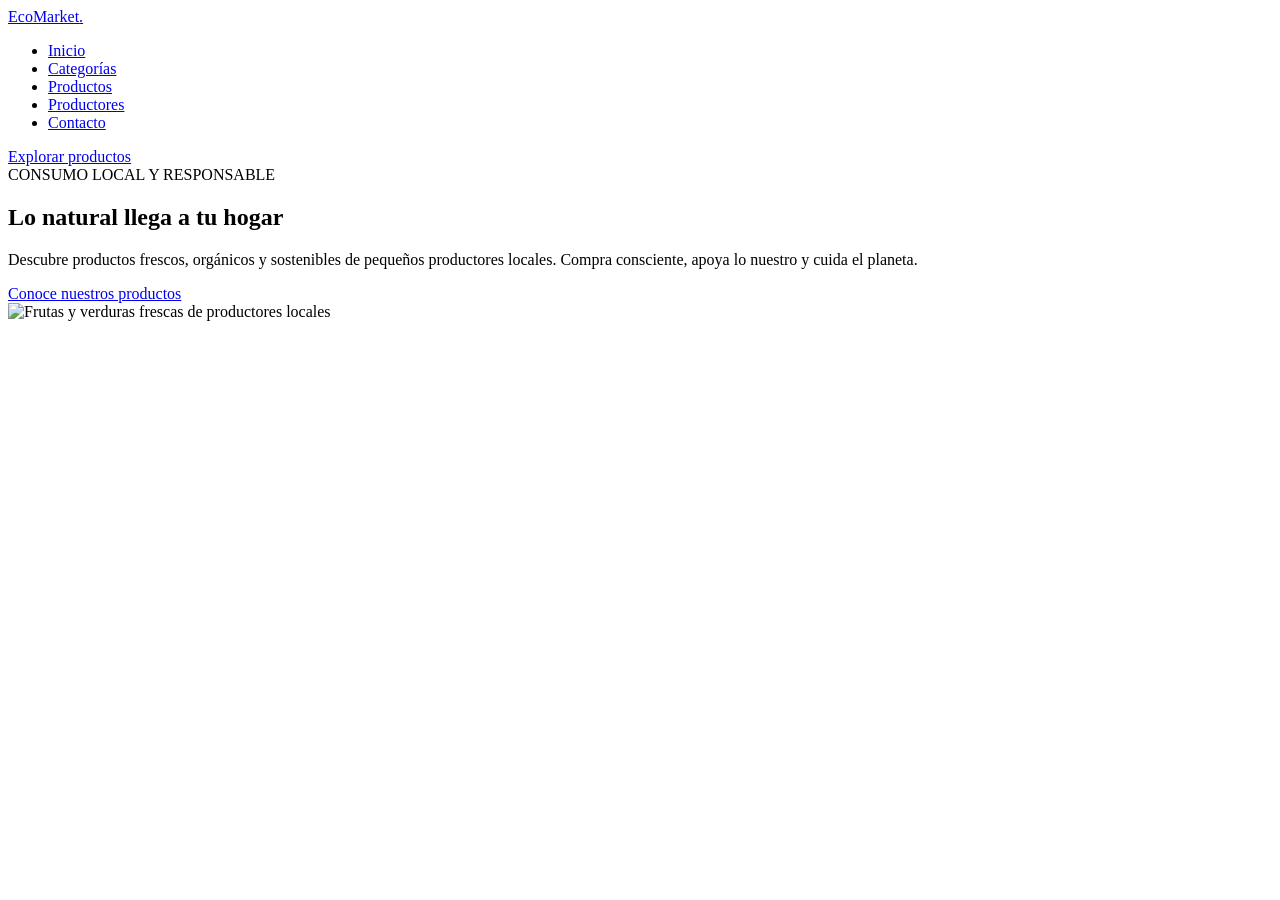
==== index.html @ f720f92e "diseño: crear sección principal de EcoMarket" ====
<!DOCTYPE html>
<html lang="es">
<head>
    <meta charset="UTF-8">
    <meta name="viewport" content="width=device-width, initial-scale=1.0">
    <meta name="description" content="EcoMarket conecta productores locales con consumidores responsables.">
    <title>EcoMarket | Productos locales y sostenibles</title>
    <link rel="stylesheet" href="styles.css">
</head>

<body>
  
<!-- ENCABEZADO -->
<header class="encabezado">
    <div class="contenedor">

        <a href="#" class="logo">EcoMarket<span>.</span></a>

        <nav class="navegacion">
            <ul>
                <li><a href="#inicio">Inicio</a></li>
                <li><a href="#categorias">Categorías</a></li>
                <li><a href="#productos">Productos</a></li>
                <li><a href="#productores">Productores</a></li>
                <li><a href="#contacto">Contacto</a></li>
            </ul>
        </nav>

        <a href="#productos" class="boton-header">Explorar productos</a>

    </div>
</header>
<!-- SECCIÓN PRINCIPAL -->
<section class="hero" id="inicio">

    <div class="contenedor hero-contenido">

        <div class="hero-texto">
            <span class="etiqueta">CONSUMO LOCAL Y RESPONSABLE</span>

            <h1>Lo natural llega a tu hogar</h1>

            <p>
                Descubre productos frescos, orgánicos y sostenibles
                de pequeños productores locales. Compra consciente,
                apoya lo nuestro y cuida el planeta.
            </p>

            <a href="#productos" class="boton-principal">
                Conoce nuestros productos
            </a>
        </div>

        <div class="hero-imagen">
            <img
                src="https://images.unsplash.com/photo-1542838132-92c53300491e?w=900"
                alt="Frutas y verduras frescas de productores locales"
            >
        </div>

    </div>

</section>

    <script src="app.js"></script>
</body>
</html>
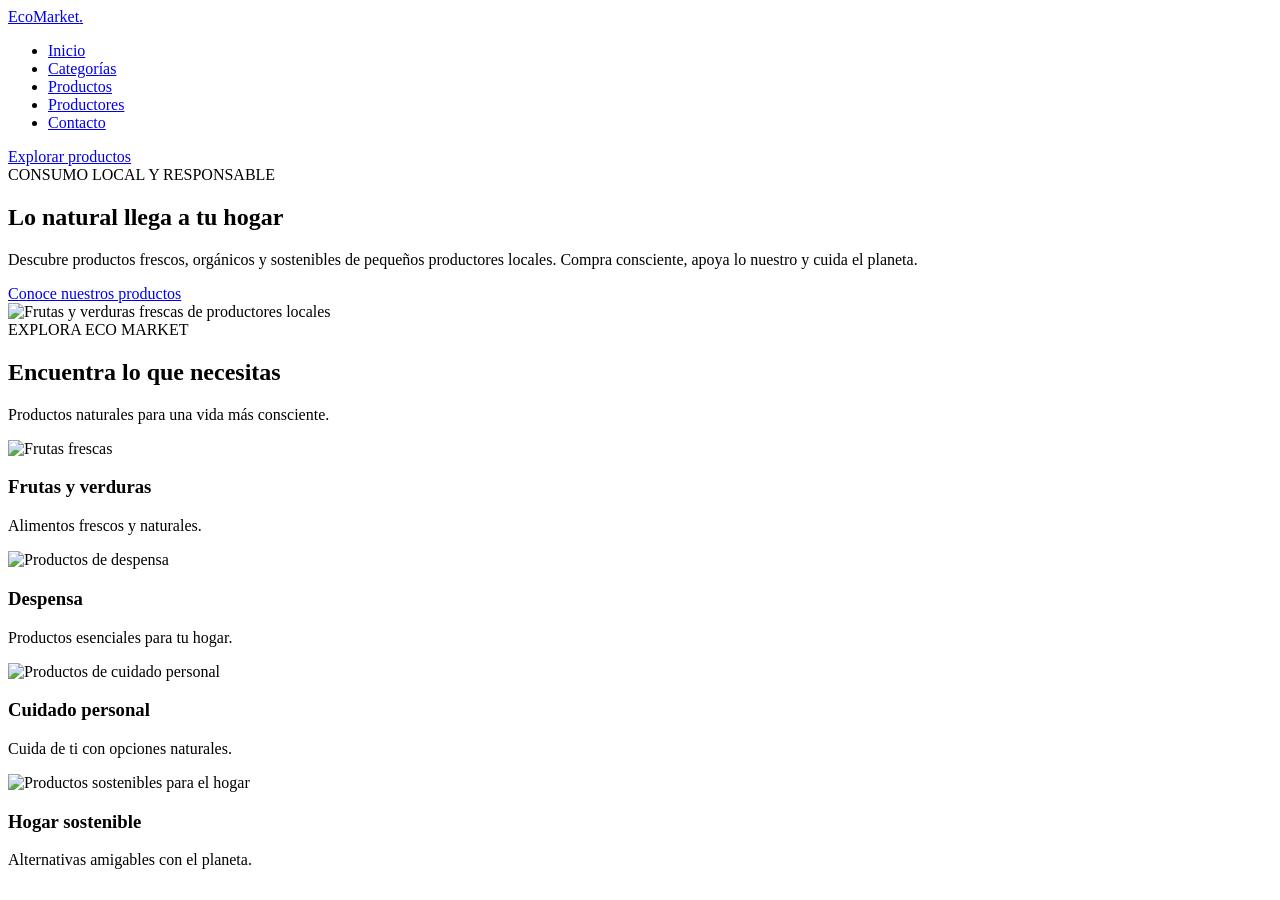
==== commit edf38d90: "diseño: agregar categorías de productos" ====
--- a/index.html
+++ b/index.html
@@ -63,6 +63,53 @@
 
 </section>
 
+<!-- SECCIÓN DE CATEGORÍAS -->
+<section class="categorias" id="categorias">
+
+    <div class="contenedor">
+
+        <div class="titulo-seccion">
+            <span>EXPLORA ECO MARKET</span>
+            <h2>Encuentra lo que necesitas</h2>
+            <p>Productos naturales para una vida más consciente.</p>
+        </div>
+
+        <div class="categorias-grid">
+
+            <article class="categoria-card">
+                <img src="https://images.unsplash.com/photo-1610832958506-aa56368176cf?w=600"
+                     alt="Frutas frescas">
+                <h3>Frutas y verduras</h3>
+                <p>Alimentos frescos y naturales.</p>
+            </article>
+
+            <article class="categoria-card">
+                <img src="https://images.unsplash.com/photo-1509440159596-0249088772ff?w=600"
+                     alt="Productos de despensa">
+                <h3>Despensa</h3>
+                <p>Productos esenciales para tu hogar.</p>
+            </article>
+
+            <article class="categoria-card">
+                <img src="https://images.unsplash.com/photo-1608248543803-ba4f8c70ae0b?w=600"
+                     alt="Productos de cuidado personal">
+                <h3>Cuidado personal</h3>
+                <p>Cuida de ti con opciones naturales.</p>
+            </article>
+
+            <article class="categoria-card">
+                <img src="https://images.unsplash.com/photo-1616486338812-3dadae4b4ace?w=600"
+                     alt="Productos sostenibles para el hogar">
+                <h3>Hogar sostenible</h3>
+                <p>Alternativas amigables con el planeta.</p>
+            </article>
+
+        </div>
+
+    </div>
+
+</section>
+
     <script src="app.js"></script>
 </body>
 </html>
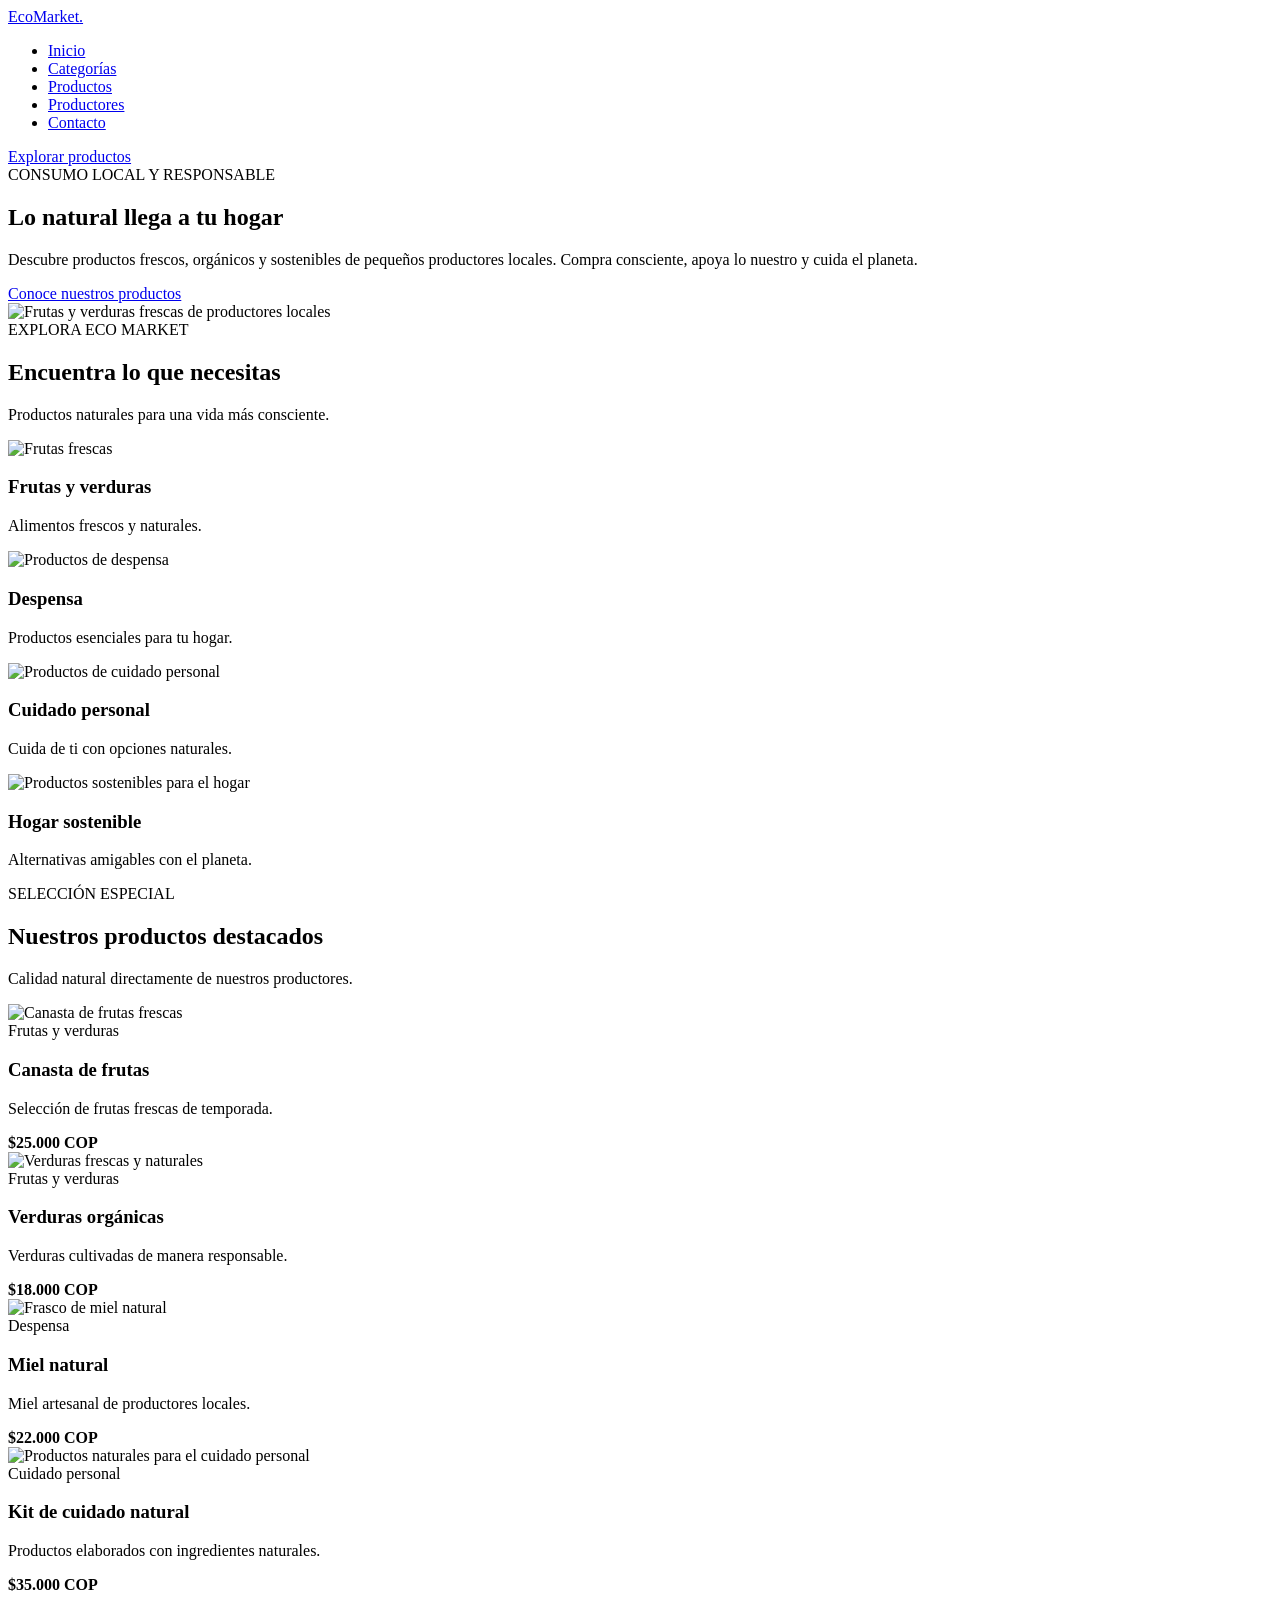
==== commit fea09b75: "diseño: agregar sección de productos destacados" ====
--- a/index.html
+++ b/index.html
@@ -110,6 +110,69 @@
 
 </section>
 
+<!-- SECCIÓN DE PRODUCTOS -->
+<section class="productos" id="productos">
+
+    <div class="contenedor">
+
+        <div class="titulo-seccion">
+            <span>SELECCIÓN ESPECIAL</span>
+            <h2>Nuestros productos destacados</h2>
+            <p>Calidad natural directamente de nuestros productores.</p>
+        </div>
+
+        <div class="productos-grid">
+
+            <article class="producto-card">
+                <img src="https://images.unsplash.com/photo-1543168256-418811576931?w=600"
+                     alt="Canasta de frutas frescas">
+                <div class="producto-info">
+                    <span>Frutas y verduras</span>
+                    <h3>Canasta de frutas</h3>
+                    <p>Selección de frutas frescas de temporada.</p>
+                    <strong>$25.000 COP</strong>
+                </div>
+            </article>
+
+            <article class="producto-card">
+                <img src="https://images.unsplash.com/photo-1547592180-85f173990554?w=600"
+                     alt="Verduras frescas y naturales">
+                <div class="producto-info">
+                    <span>Frutas y verduras</span>
+                    <h3>Verduras orgánicas</h3>
+                    <p>Verduras cultivadas de manera responsable.</p>
+                    <strong>$18.000 COP</strong>
+                </div>
+            </article>
+
+            <article class="producto-card">
+                <img src="https://images.unsplash.com/photo-1587049352851-8d4e89133924?w=600"
+                     alt="Frasco de miel natural">
+                <div class="producto-info">
+                    <span>Despensa</span>
+                    <h3>Miel natural</h3>
+                    <p>Miel artesanal de productores locales.</p>
+                    <strong>$22.000 COP</strong>
+                </div>
+            </article>
+
+            <article class="producto-card">
+                <img src="https://images.unsplash.com/photo-1608571423902-eed4a5ad8108?w=600"
+                     alt="Productos naturales para el cuidado personal">
+                <div class="producto-info">
+                    <span>Cuidado personal</span>
+                    <h3>Kit de cuidado natural</h3>
+                    <p>Productos elaborados con ingredientes naturales.</p>
+                    <strong>$35.000 COP</strong>
+                </div>
+            </article>
+
+        </div>
+
+    </div>
+
+</section>
+
     <script src="app.js"></script>
 </body>
 </html>
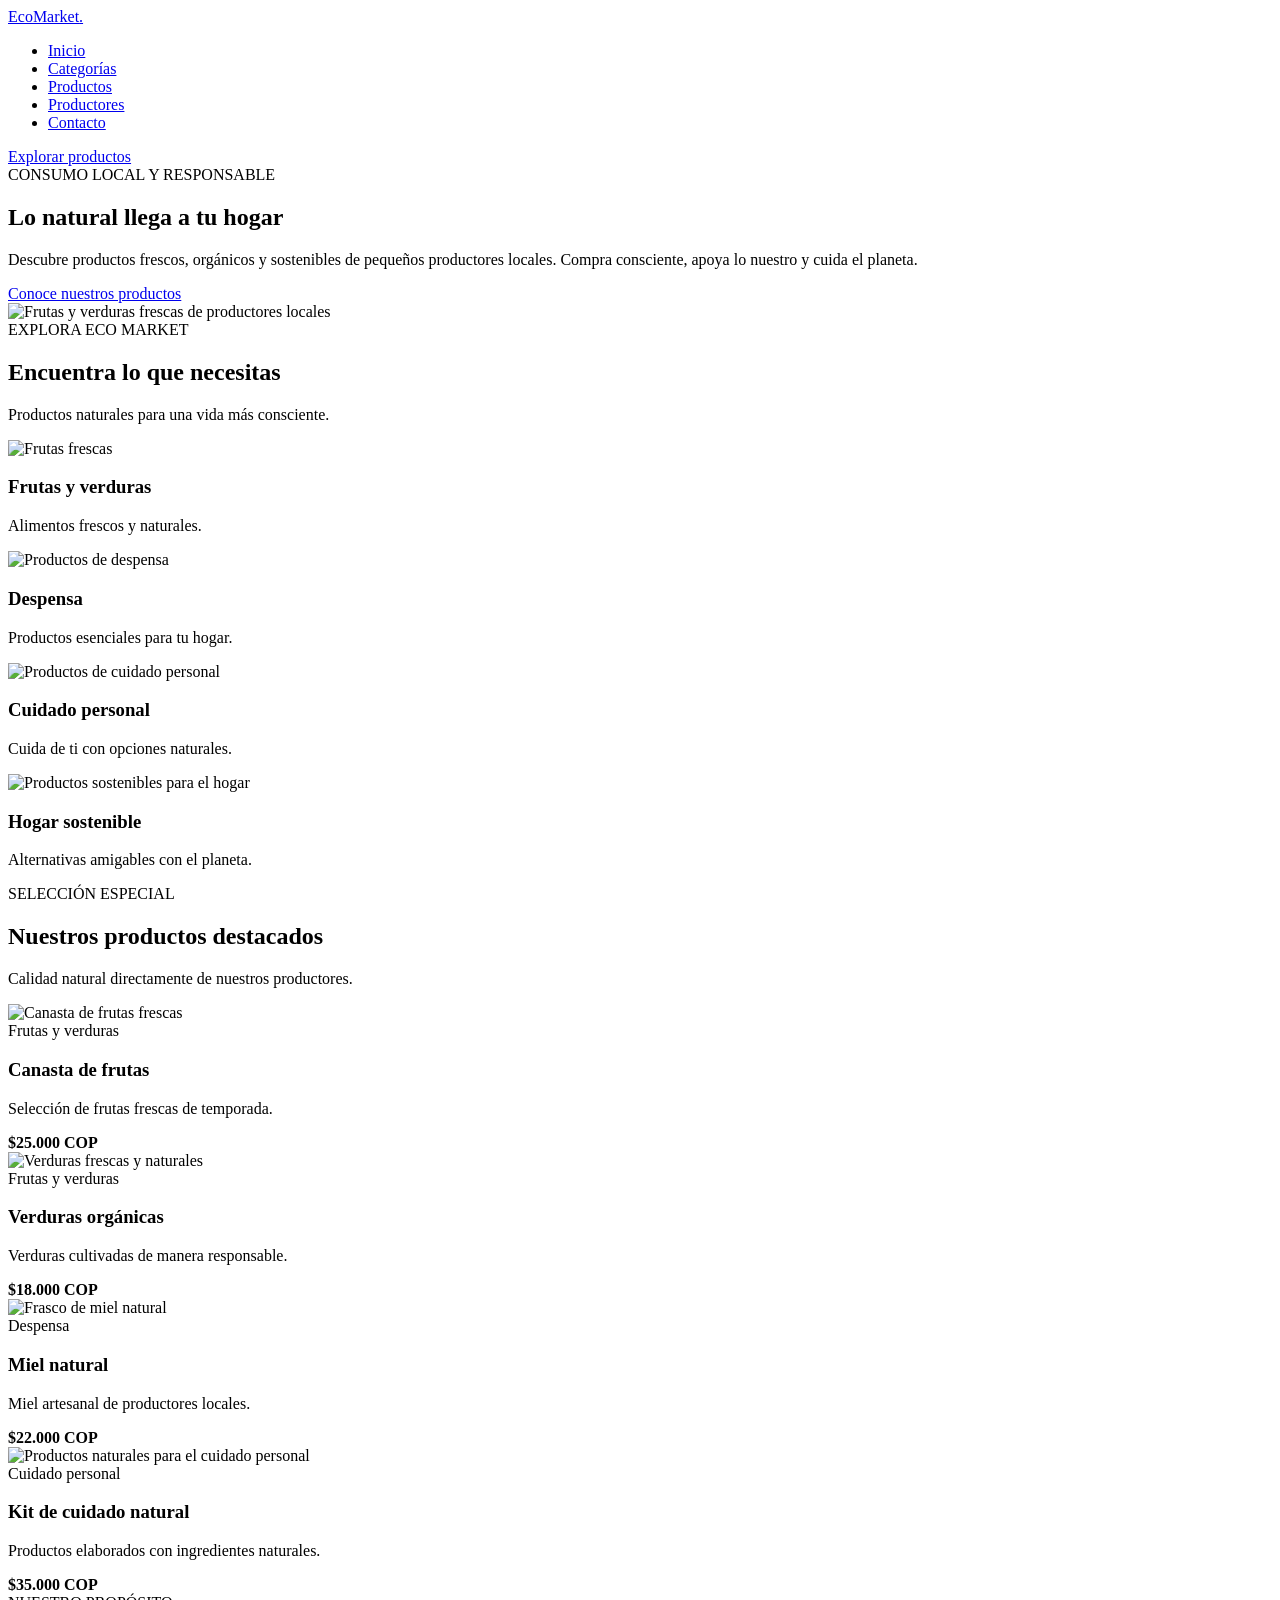
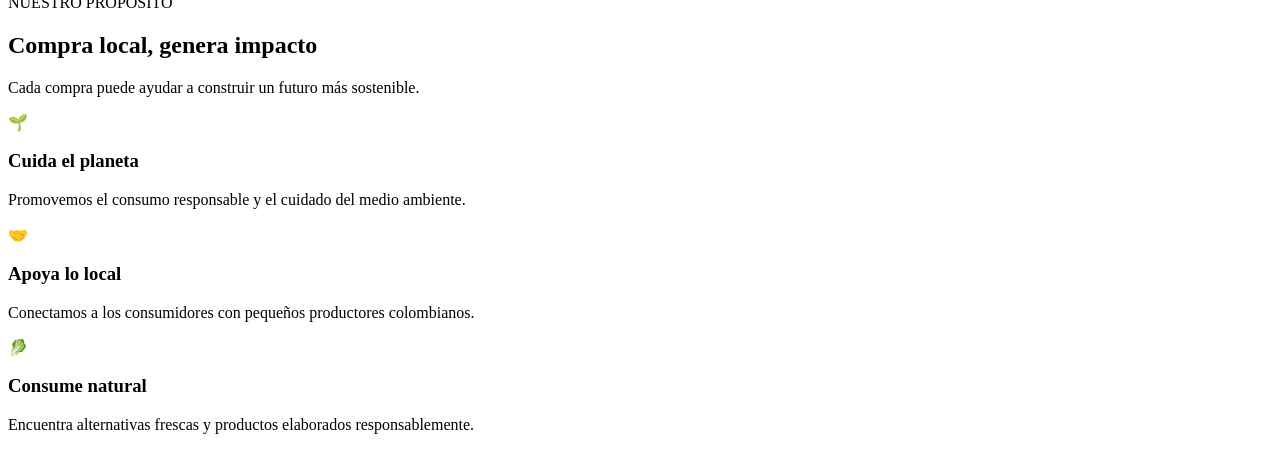
==== commit df993433: "diseño: agregar sección de beneficios de compra local" ====
--- a/index.html
+++ b/index.html
@@ -173,6 +173,43 @@
 
 </section>
 
+<!-- SECCIÓN DE BENEFICIOS -->
+<section class="beneficios">
+
+    <div class="contenedor">
+
+        <div class="titulo-seccion">
+            <span>NUESTRO PROPÓSITO</span>
+            <h2>Compra local, genera impacto</h2>
+            <p>Cada compra puede ayudar a construir un futuro más sostenible.</p>
+        </div>
+
+        <div class="beneficios-grid">
+
+            <article class="beneficio-card">
+                <div class="beneficio-icono">🌱</div>
+                <h3>Cuida el planeta</h3>
+                <p>Promovemos el consumo responsable y el cuidado del medio ambiente.</p>
+            </article>
+
+            <article class="beneficio-card">
+                <div class="beneficio-icono">🤝</div>
+                <h3>Apoya lo local</h3>
+                <p>Conectamos a los consumidores con pequeños productores colombianos.</p>
+            </article>
+
+            <article class="beneficio-card">
+                <div class="beneficio-icono">🥬</div>
+                <h3>Consume natural</h3>
+                <p>Encuentra alternativas frescas y productos elaborados responsablemente.</p>
+            </article>
+
+        </div>
+
+    </div>
+
+</section>
+
     <script src="app.js"></script>
 </body>
 </html>
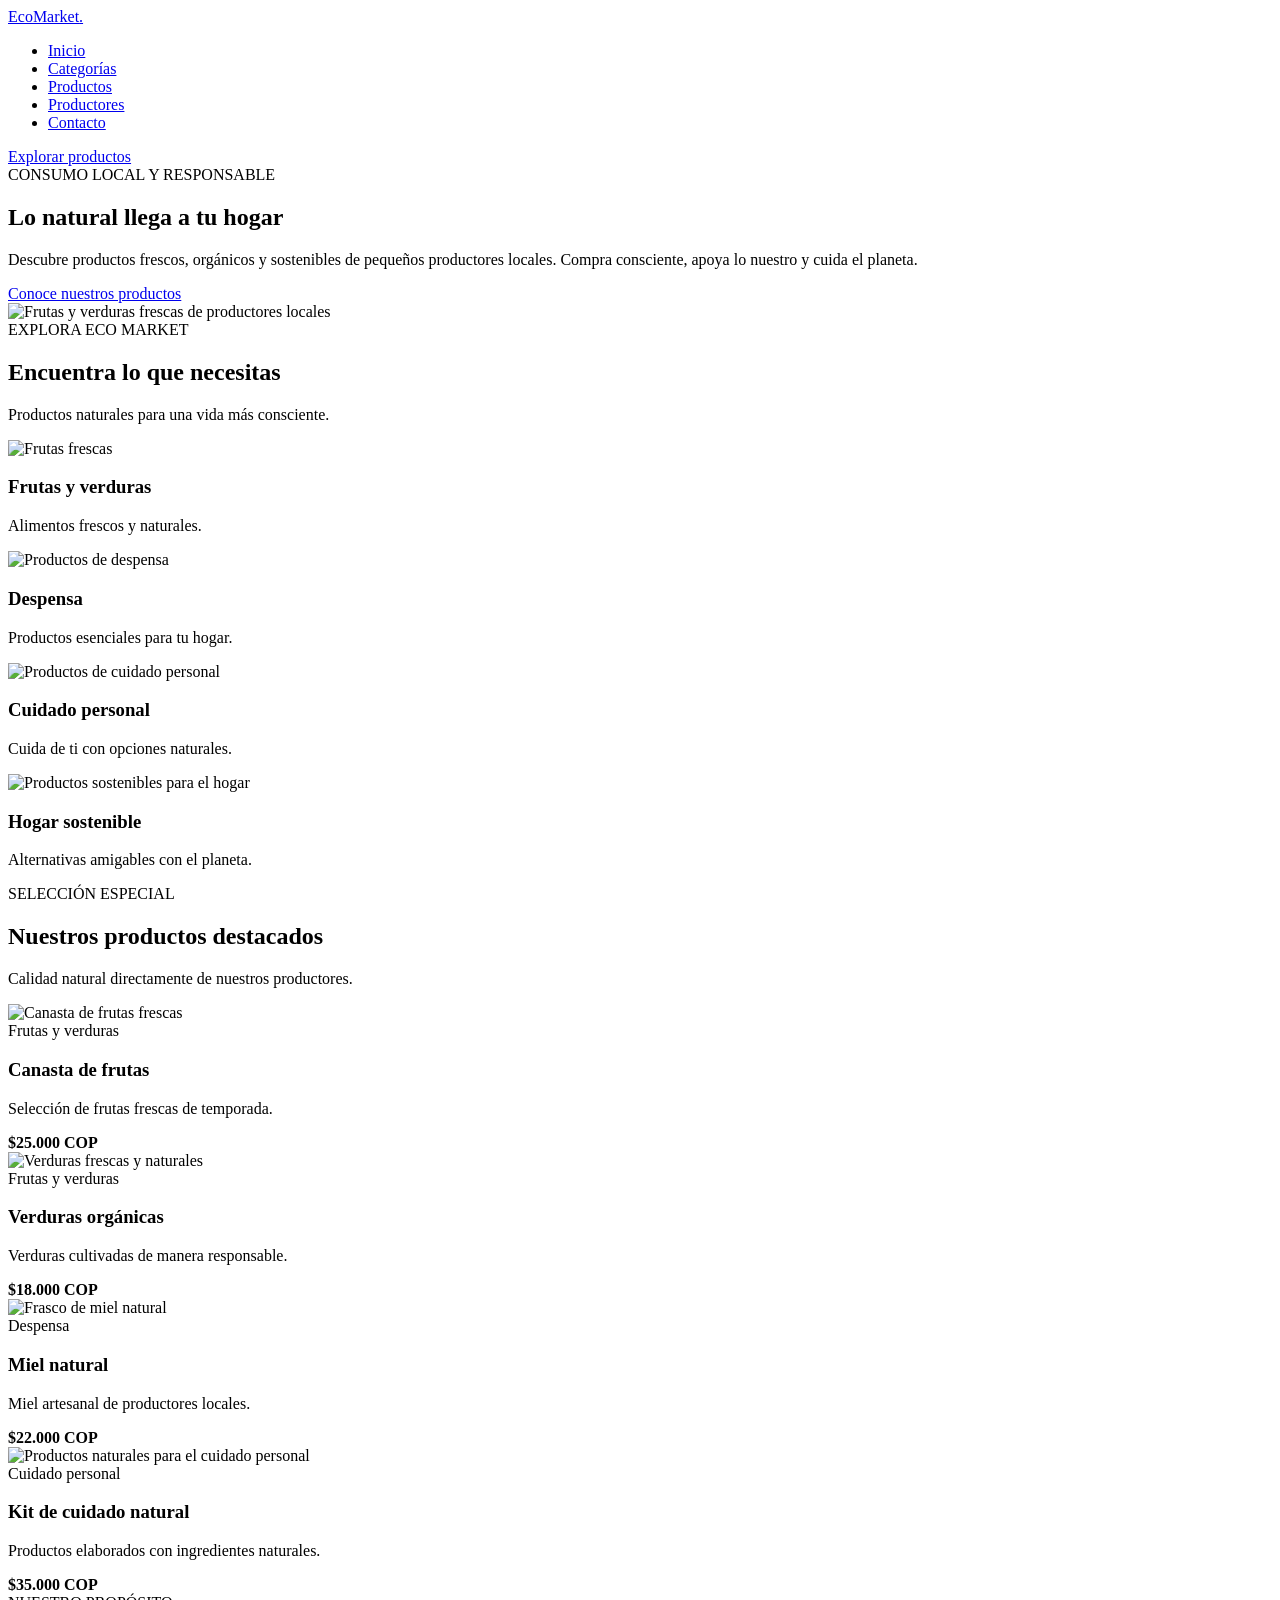
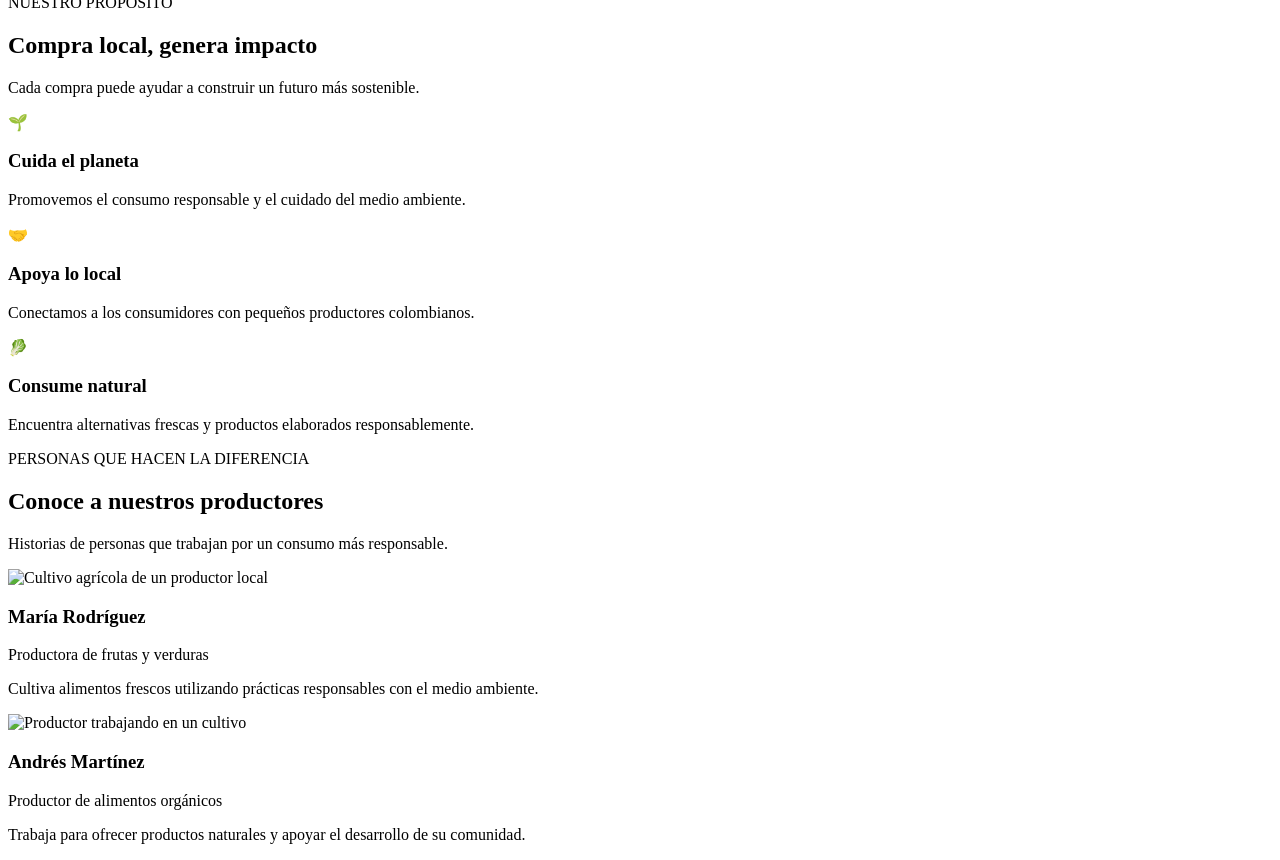
==== commit 2f8871ff: "diseño: agregar historias de productores locales" ====
--- a/index.html
+++ b/index.html
@@ -210,6 +210,51 @@
 
 </section>
 
+<!-- SECCIÓN DE PRODUCTORES -->
+<section class="productores" id="productores">
+
+    <div class="contenedor">
+
+        <div class="titulo-seccion">
+            <span>PERSONAS QUE HACEN LA DIFERENCIA</span>
+            <h2>Conoce a nuestros productores</h2>
+            <p>Historias de personas que trabajan por un consumo más responsable.</p>
+        </div>
+
+        <div class="productores-grid">
+
+            <article class="productor-card">
+                <img src="https://images.unsplash.com/photo-1500382017468-9049fed747ef?w=600"
+                     alt="Cultivo agrícola de un productor local">
+                <div class="productor-info">
+                    <h3>María Rodríguez</h3>
+                    <span>Productora de frutas y verduras</span>
+                    <p>
+                        Cultiva alimentos frescos utilizando prácticas
+                        responsables con el medio ambiente.
+                    </p>
+                </div>
+            </article>
+
+            <article class="productor-card">
+                <img src="https://images.unsplash.com/photo-1464226184884-fa280b87c399?w=600"
+                     alt="Productor trabajando en un cultivo">
+                <div class="productor-info">
+                    <h3>Andrés Martínez</h3>
+                    <span>Productor de alimentos orgánicos</span>
+                    <p>
+                        Trabaja para ofrecer productos naturales
+                        y apoyar el desarrollo de su comunidad.
+                    </p>
+                </div>
+            </article>
+
+        </div>
+
+    </div>
+
+</section>
+
     <script src="app.js"></script>
 </body>
 </html>
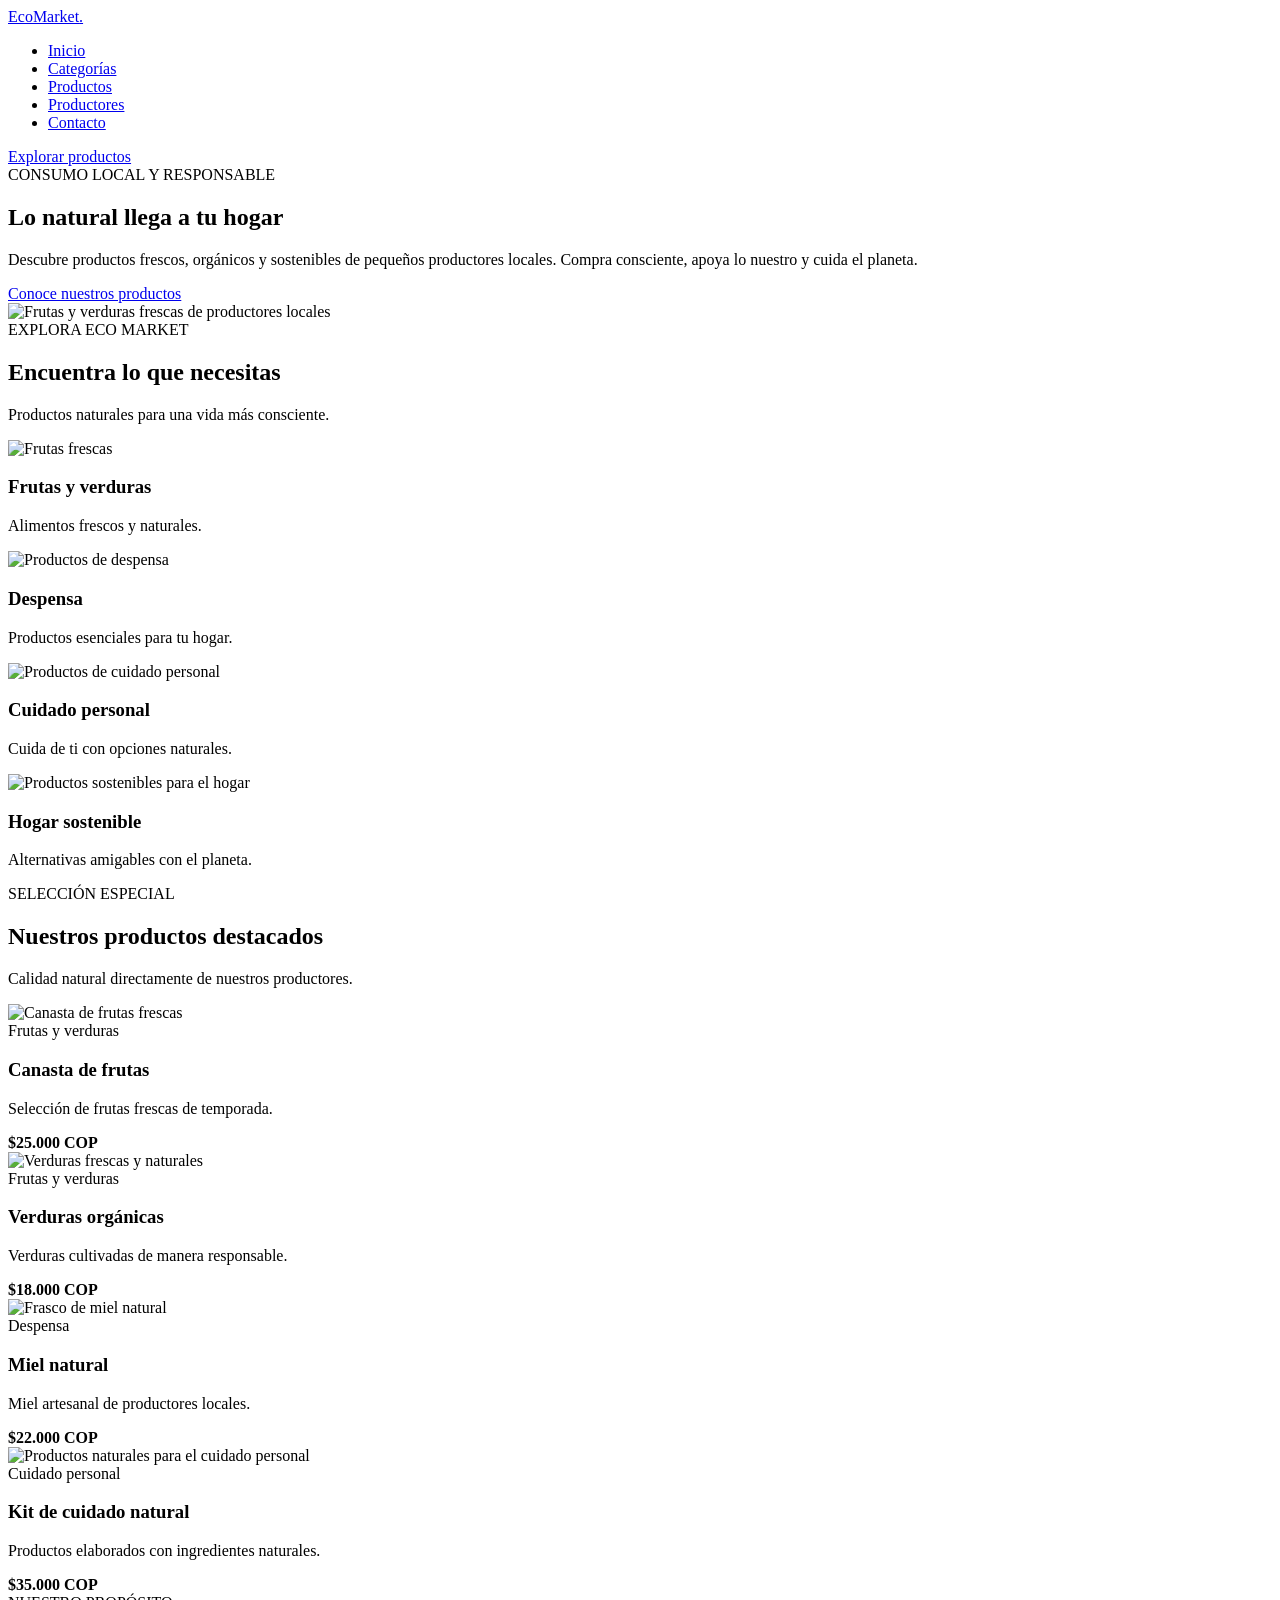
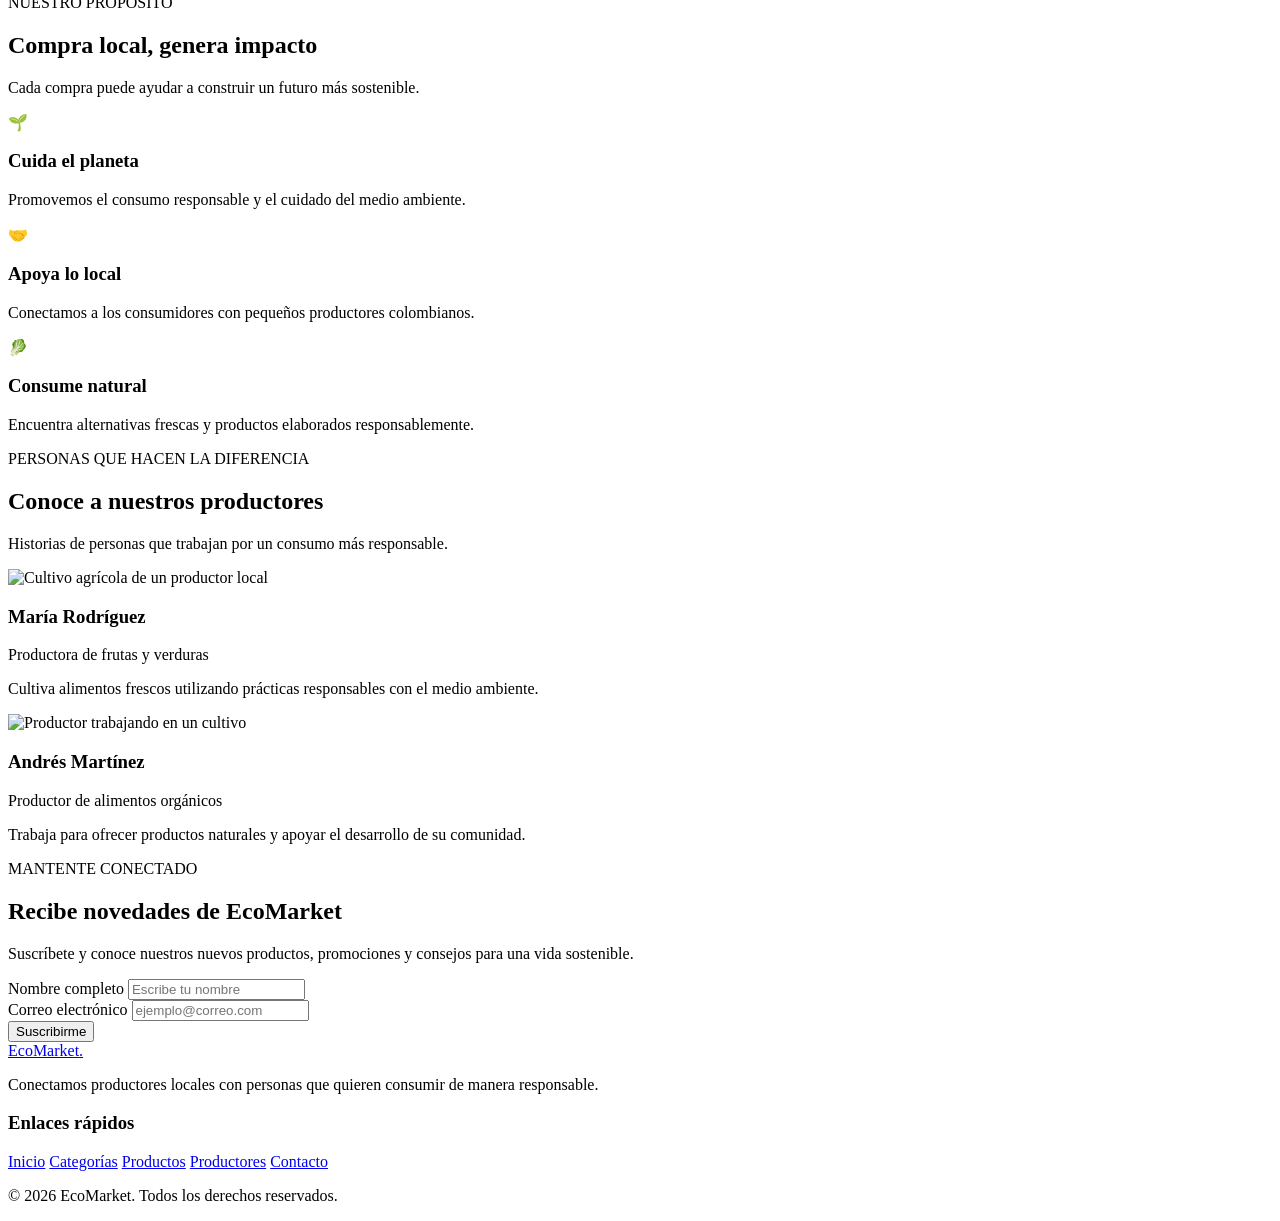
==== commit 2b46151d: "diseño: agregar formulario de suscripción y pie de página" ====
--- a/index.html
+++ b/index.html
@@ -255,6 +255,74 @@
 
 </section>
 
+<!-- SECCIÓN DE SUSCRIPCIÓN -->
+<section class="suscripcion" id="contacto">
+
+    <div class="contenedor suscripcion-contenido">
+
+        <div class="suscripcion-texto">
+            <span>MANTENTE CONECTADO</span>
+            <h2>Recibe novedades de EcoMarket</h2>
+            <p>
+                Suscríbete y conoce nuestros nuevos productos,
+                promociones y consejos para una vida sostenible.
+            </p>
+        </div>
+
+        <form class="formulario-suscripcion">
+
+            <div class="campo">
+                <label for="nombre">Nombre completo</label>
+                <input type="text" id="nombre" name="nombre"
+                       placeholder="Escribe tu nombre" required>
+            </div>
+
+            <div class="campo">
+                <label for="correo">Correo electrónico</label>
+                <input type="email" id="correo" name="correo"
+                       placeholder="ejemplo@correo.com" required>
+            </div>
+
+            <button type="submit" class="boton-principal">
+                Suscribirme
+            </button>
+
+        </form>
+
+    </div>
+
+</section>
+
+<!-- PIE DE PÁGINA -->
+<footer class="footer">
+
+    <div class="contenedor footer-contenido">
+
+        <div class="footer-info">
+            <a href="#inicio" class="logo">EcoMarket<span>.</span></a>
+            <p>
+                Conectamos productores locales con personas
+                que quieren consumir de manera responsable.
+            </p>
+        </div>
+
+        <div class="footer-enlaces">
+            <h3>Enlaces rápidos</h3>
+            <a href="#inicio">Inicio</a>
+            <a href="#categorias">Categorías</a>
+            <a href="#productos">Productos</a>
+            <a href="#productores">Productores</a>
+            <a href="#contacto">Contacto</a>
+        </div>
+
+    </div>
+
+    <div class="footer-final">
+        <p>&copy; 2026 EcoMarket. Todos los derechos reservados.</p>
+    </div>
+
+</footer>
+
     <script src="app.js"></script>
 </body>
 </html>
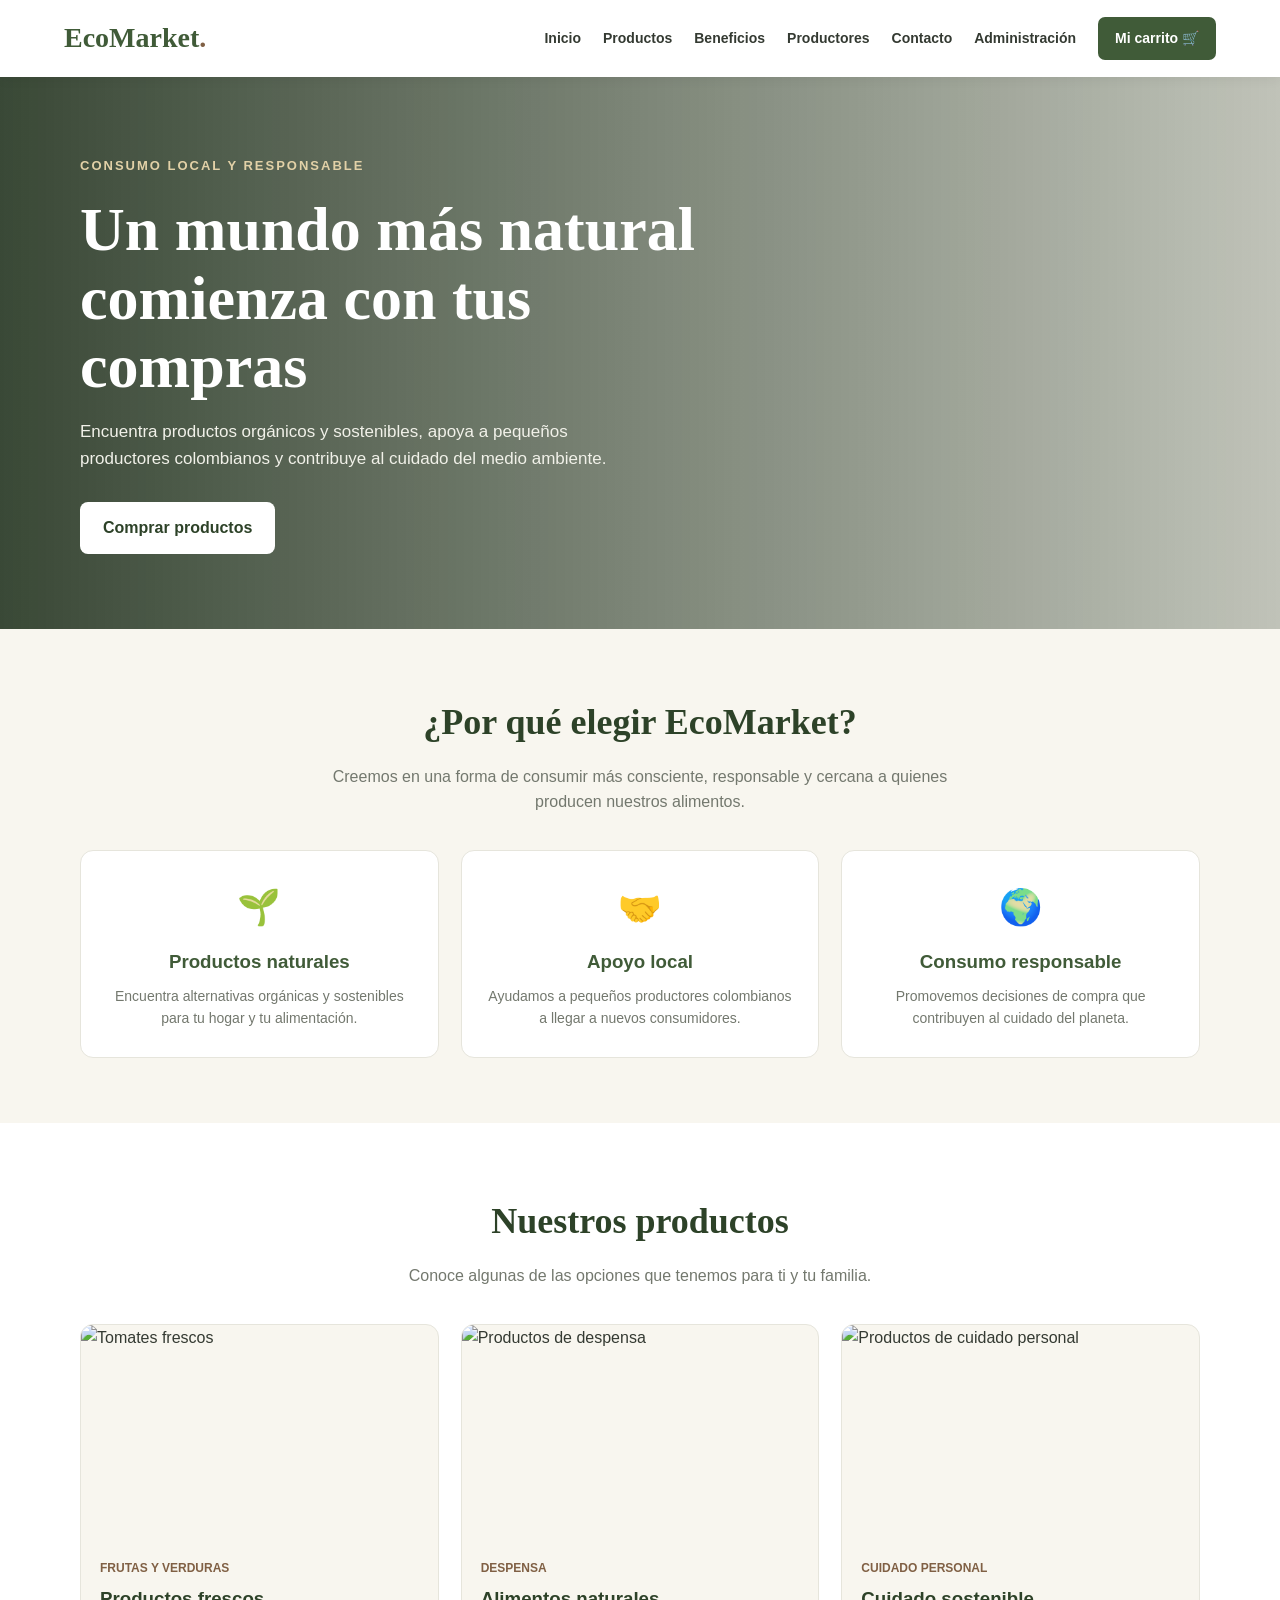
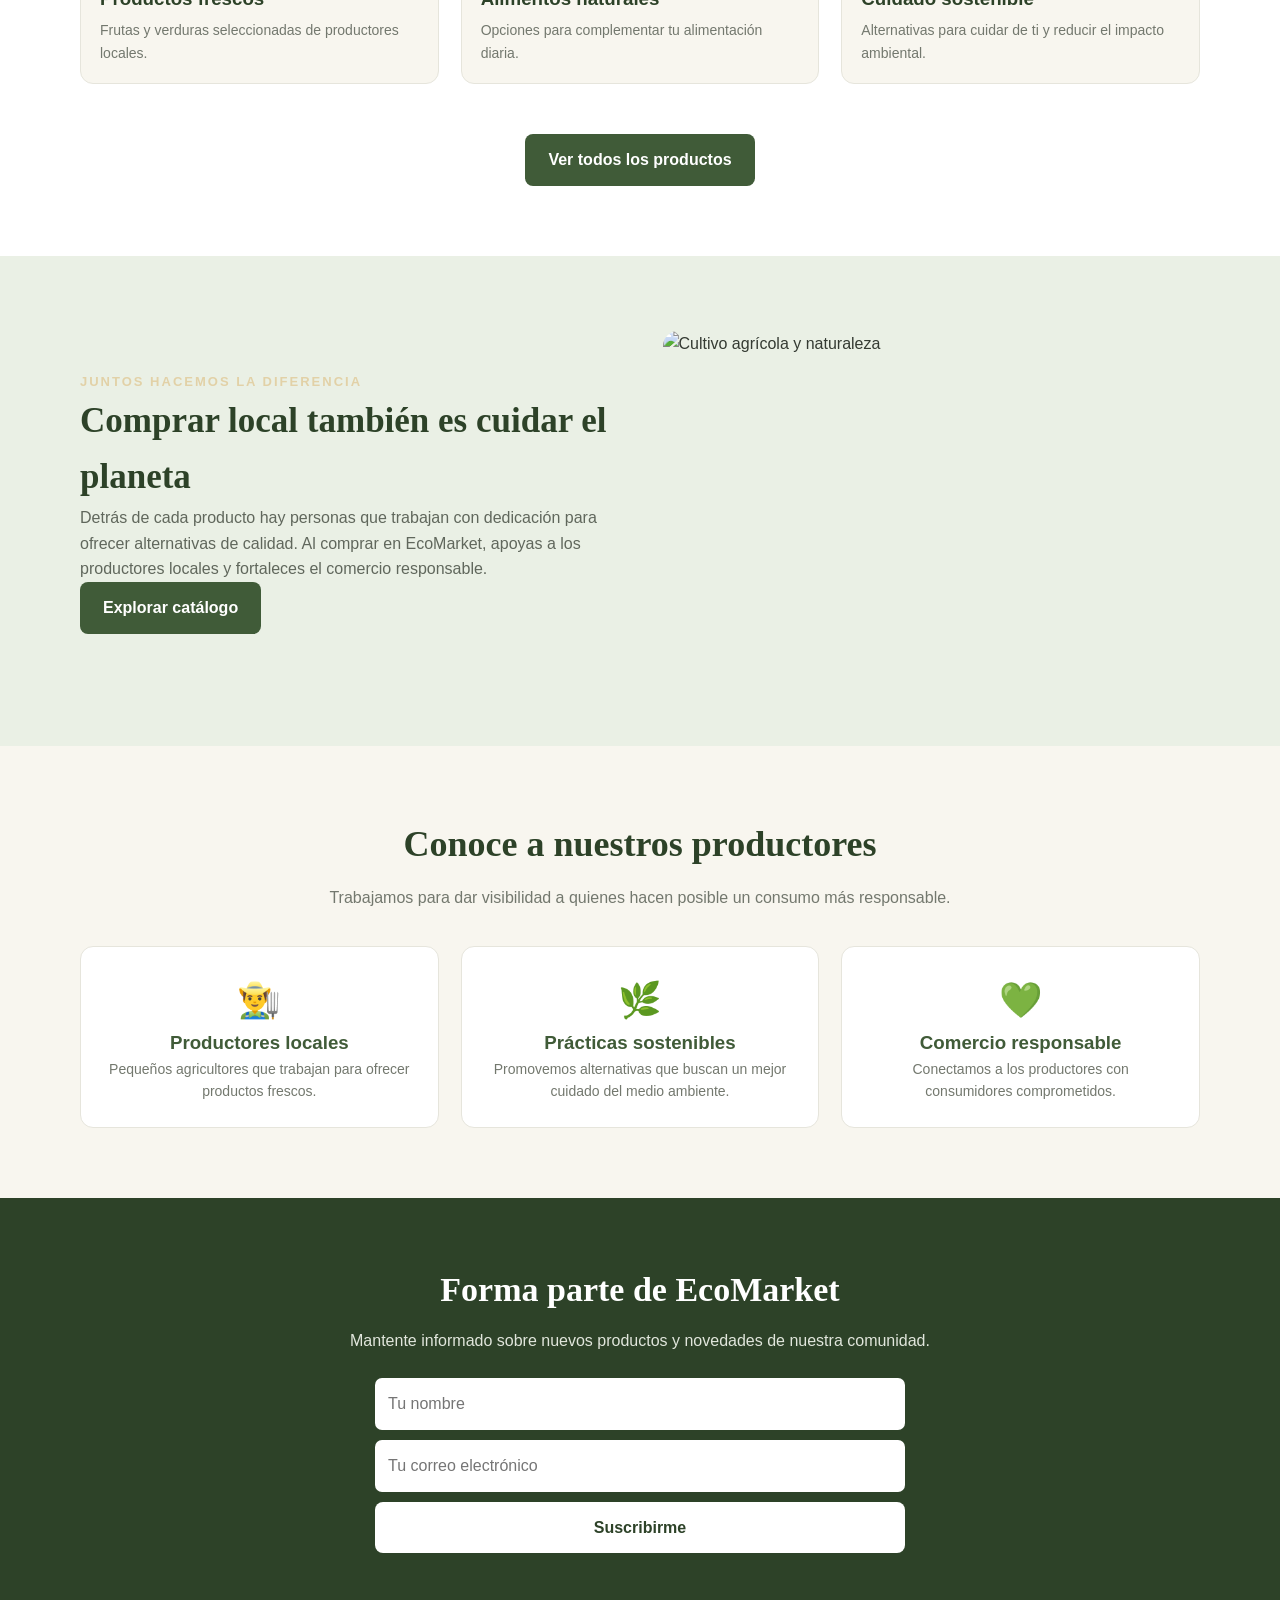
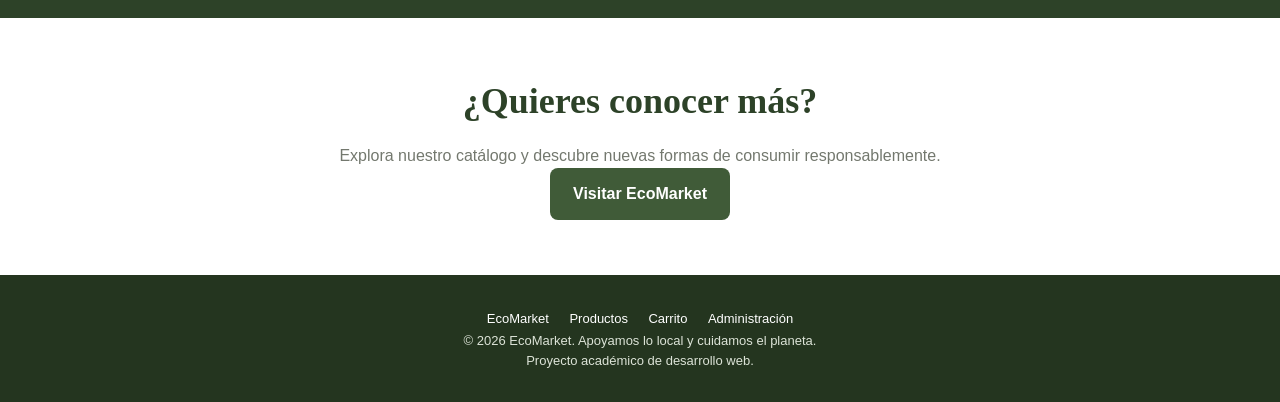
==== commit 680f522c: "interfaz: actualizar pagina principal y conectar tienda" ====
--- a/index.html
+++ b/index.html
@@ -4,325 +4,789 @@
 <head>
     <meta charset="UTF-8">
     <meta name="viewport" content="width=device-width, initial-scale=1.0">
-    <meta name="description" content="EcoMarket conecta productores locales con consumidores responsables.">
-    <title>EcoMarket | Productos locales y sostenibles</title>
+
+    <meta name="description" content="EcoMarket conecta productores locales con consumidores responsables. Compra productos orgánicos y sostenibles.">
+
+    <title>EcoMarket | Consumo local y sostenible</title>
+
     <link rel="stylesheet" href="styles.css">
+
+    <style>
+        /* ESTILOS PRINCIPALES DE LA PÁGINA */
+
+        :root {
+            --eco-verde: #405b38;
+            --eco-verde-oscuro: #2d4228;
+            --eco-verde-claro: #eaf0e5;
+            --eco-crema: #f8f6ef;
+            --eco-marron: #806044;
+            --eco-texto: #343a32;
+            --eco-blanco: #ffffff;
+        }
+
+        * {
+            box-sizing: border-box;
+        }
+
+        html {
+            scroll-behavior: smooth;
+        }
+
+        body {
+            margin: 0;
+            background: var(--eco-crema);
+            color: var(--eco-texto);
+            font-family: Arial, sans-serif;
+            line-height: 1.6;
+        }
+
+        a {
+            text-decoration: none;
+        }
+
+        button, input {
+            font: inherit;
+        }
+
+        .eco-contenedor {
+            width: min(1120px, 90%);
+            margin: auto;
+        }
+
+        /* NAVEGACIÓN */
+
+        .eco-header {
+            background: white;
+            padding: 16px 5%;
+            display: flex;
+            justify-content: space-between;
+            align-items: center;
+            gap: 20px;
+            box-shadow: 0 2px 12px rgba(0,0,0,0.06);
+            position: sticky;
+            top: 0;
+            z-index: 100;
+        }
+
+        .eco-logo {
+            color: var(--eco-verde);
+            font-size: 28px;
+            font-weight: bold;
+            font-family: Georgia, serif;
+        }
+
+        .eco-logo span {
+            color: var(--eco-marron);
+        }
+
+        .eco-nav {
+            display: flex;
+            align-items: center;
+            flex-wrap: wrap;
+            gap: 22px;
+        }
+
+        .eco-nav a {
+            color: var(--eco-texto);
+            font-size: 14px;
+            font-weight: bold;
+        }
+
+        .eco-nav a:hover {
+            color: var(--eco-verde);
+        }
+
+        .eco-nav .eco-nav-boton {
+            background: var(--eco-verde);
+            color: white;
+            padding: 10px 17px;
+            border-radius: 7px;
+        }
+
+        /* PORTADA */
+
+        .eco-hero {
+            min-height: 520px;
+            display: flex;
+            align-items: center;
+            background:
+                linear-gradient(90deg, rgba(24,42,22,0.85), rgba(24,42,22,0.25)),
+                url("https://images.unsplash.com/photo-1542838132-92c53300491e?w=1600")
+                center/cover;
+            color: white;
+        }
+
+        .eco-hero-contenido {
+            max-width: 650px;
+            padding: 75px 0;
+        }
+
+        .eco-etiqueta {
+            color: #e2d1a7;
+            font-size: 13px;
+            font-weight: bold;
+            letter-spacing: 2px;
+        }
+
+        .eco-hero h1 {
+            font-family: Georgia, serif;
+            font-size: clamp(38px, 6vw, 62px);
+            line-height: 1.1;
+            margin: 18px 0;
+        }
+
+        .eco-hero p {
+            font-size: 17px;
+            max-width: 540px;
+            color: #f1f1e9;
+            margin-bottom: 30px;
+        }
+
+        .eco-boton {
+            display: inline-block;
+            background: var(--eco-verde);
+            color: white;
+            padding: 13px 23px;
+            border-radius: 8px;
+            font-weight: bold;
+            transition: 0.2s;
+        }
+
+        .eco-boton:hover {
+            background: var(--eco-verde-oscuro);
+            transform: translateY(-2px);
+        }
+
+        .eco-boton-claro {
+            background: white;
+            color: var(--eco-verde-oscuro);
+        }
+
+        .eco-boton-claro:hover {
+            background: var(--eco-verde-claro);
+        }
+
+        /* BENEFICIOS */
+
+        .eco-beneficios {
+            padding: 65px 0;
+            text-align: center;
+        }
+
+        .eco-titulo {
+            color: var(--eco-verde-oscuro);
+            font-family: Georgia, serif;
+            font-size: clamp(27px, 4vw, 36px);
+            margin: 0 0 12px;
+        }
+
+        .eco-descripcion {
+            color: #73786e;
+            max-width: 650px;
+            margin: 0 auto 35px;
+        }
+
+        .eco-beneficios-grid {
+            display: grid;
+            grid-template-columns: repeat(3, 1fr);
+            gap: 22px;
+        }
+
+        .eco-beneficio {
+            background: white;
+            padding: 28px 22px;
+            border-radius: 13px;
+            border: 1px solid #e6e5dc;
+        }
+
+        .eco-beneficio-icono {
+            font-size: 35px;
+        }
+
+        .eco-beneficio h3 {
+            color: var(--eco-verde);
+            margin: 12px 0 8px;
+        }
+
+        .eco-beneficio p {
+            color: #73786e;
+            font-size: 14px;
+        }
+
+        /* PRODUCTOS DESTACADOS */
+
+        .eco-productos {
+            background: white;
+            padding: 70px 0;
+            text-align: center;
+        }
+
+        .eco-productos-grid {
+            display: grid;
+            grid-template-columns: repeat(3, 1fr);
+            gap: 22px;
+            margin: 35px 0;
+            text-align: left;
+        }
+
+        .eco-producto {
+            background: var(--eco-crema);
+            border-radius: 13px;
+            overflow: hidden;
+            border: 1px solid #e6e5dc;
+        }
+
+        .eco-producto img {
+            display: block;
+            width: 100%;
+            height: 210px;
+            object-fit: cover;
+        }
+
+        .eco-producto-info {
+            padding: 19px;
+        }
+
+        .eco-producto-info h3 {
+            color: var(--eco-verde-oscuro);
+            margin: 5px 0;
+        }
+
+        .eco-producto-info p {
+            color: #73786e;
+            font-size: 14px;
+        }
+
+        .eco-producto-categoria {
+            color: var(--eco-marron);
+            font-size: 12px;
+            font-weight: bold;
+        }
+
+        .eco-ver-catalogo {
+            margin-top: 15px;
+        }
+
+        /* IMPACTO LOCAL */
+
+        .eco-impacto {
+            padding: 75px 0;
+            background: var(--eco-verde-claro);
+        }
+
+        .eco-impacto-contenido {
+            display: grid;
+            grid-template-columns: 1fr 1fr;
+            gap: 45px;
+            align-items: center;
+        }
+
+        .eco-impacto img {
+            width: 100%;
+            height: 340px;
+            object-fit: cover;
+            border-radius: 15px;
+        }
+
+        .eco-impacto h2 {
+            color: var(--eco-verde-oscuro);
+            font-family: Georgia, serif;
+            font-size: 35px;
+        }
+
+        .eco-impacto p {
+            color: #60675c;
+        }
+
+        /* PRODUCTORES */
+
+        .eco-productores {
+            padding: 70px 0;
+            text-align: center;
+        }
+
+        .eco-productores-grid {
+            display: grid;
+            grid-template-columns: repeat(3, 1fr);
+            gap: 22px;
+        }
+
+        .eco-productor {
+            background: white;
+            padding: 25px;
+            border-radius: 13px;
+            border: 1px solid #e6e5dc;
+        }
+
+        .eco-productor h3 {
+            color: var(--eco-verde);
+        }
+
+        .eco-productor p {
+            color: #73786e;
+            font-size: 14px;
+        }
+
+        /* SUSCRIPCIÓN */
+
+        .eco-suscripcion {
+            background: var(--eco-verde-oscuro);
+            color: white;
+            padding: 65px 20px;
+            text-align: center;
+        }
+
+        .eco-suscripcion h2 {
+            font-family: Georgia, serif;
+            font-size: 34px;
+            margin-bottom: 10px;
+        }
+
+        .eco-suscripcion p {
+            color: #e1e6dc;
+        }
+
+        .eco-formulario {
+            display: flex;
+            justify-content: center;
+            gap: 10px;
+            max-width: 530px;
+            margin: 25px auto 0;
+        }
+
+        .eco-formulario input {
+            flex: 1;
+            min-width: 0;
+            padding: 13px;
+            border: none;
+            border-radius: 7px;
+        }
+
+        .eco-formulario button {
+            border: none;
+            cursor: pointer;
+        }
+
+        /* CONTACTO Y PIE DE PÁGINA */
+
+        .eco-contacto {
+            background: white;
+            padding: 55px 0;
+            text-align: center;
+        }
+
+        .eco-contacto p {
+            color: #73786e;
+        }
+
+        .eco-footer {
+            background: #24351f;
+            color: white;
+            padding: 30px 5%;
+            text-align: center;
+        }
+
+        .eco-footer p {
+            font-size: 13px;
+            color: #dce3d7;
+        }
+
+        .eco-footer a {
+            color: white;
+            margin: 0 8px;
+            font-size: 13px;
+        }
+
+        /* ADAPTACIÓN A TABLET Y CELULAR */
+
+        @media (max-width: 850px) {
+            .eco-header {
+                flex-direction: column;
+            }
+
+            .eco-nav {
+                justify-content: center;
+                gap: 14px;
+            }
+
+            .eco-beneficios-grid,
+            .eco-productos-grid,
+            .eco-productores-grid {
+                grid-template-columns: repeat(2, 1fr);
+            }
+
+            .eco-impacto-contenido {
+                grid-template-columns: 1fr;
+            }
+        }
+
+        @media (max-width: 550px) {
+            .eco-nav {
+                gap: 12px;
+            }
+
+            .eco-nav a {
+                font-size: 12px;
+            }
+
+            .eco-hero {
+                min-height: 440px;
+            }
+
+            .eco-beneficios-grid,
+            .eco-productos-grid,
+            .eco-productores-grid {
+                grid-template-columns: 1fr;
+            }
+
+            .eco-formulario {
+                flex-direction: column;
+            }
+
+            .eco-formulario button {
+                width: 100%;
+            }
+
+            .eco-impacto img {
+                height: 240px;
+            }
+        }
+    </style>
 </head>
 
 <body>
-  
-<!-- ENCABEZADO -->
-<header class="encabezado">
-    <div class="contenedor">
-
-        <a href="#" class="logo">EcoMarket<span>.</span></a>
-
-        <nav class="navegacion">
-            <ul>
-                <li><a href="#inicio">Inicio</a></li>
-                <li><a href="#categorias">Categorías</a></li>
-                <li><a href="#productos">Productos</a></li>
-                <li><a href="#productores">Productores</a></li>
-                <li><a href="#contacto">Contacto</a></li>
-            </ul>
-        </nav>
-
-        <a href="#productos" class="boton-header">Explorar productos</a>
-
-    </div>
-</header>
-<!-- SECCIÓN PRINCIPAL -->
-<section class="hero" id="inicio">
-
-    <div class="contenedor hero-contenido">
-
-        <div class="hero-texto">
-            <span class="etiqueta">CONSUMO LOCAL Y RESPONSABLE</span>
-
-            <h1>Lo natural llega a tu hogar</h1>
-
-            <p>
-                Descubre productos frescos, orgánicos y sostenibles
-                de pequeños productores locales. Compra consciente,
-                apoya lo nuestro y cuida el planeta.
-            </p>
-
-            <a href="#productos" class="boton-principal">
-                Conoce nuestros productos
-            </a>
-        </div>
-
-        <div class="hero-imagen">
-            <img
-                src="https://images.unsplash.com/photo-1542838132-92c53300491e?w=900"
-                alt="Frutas y verduras frescas de productores locales"
-            >
-        </div>
-
-    </div>
-
-</section>
-
-<!-- SECCIÓN DE CATEGORÍAS -->
-<section class="categorias" id="categorias">
-
-    <div class="contenedor">
-
-        <div class="titulo-seccion">
-            <span>EXPLORA ECO MARKET</span>
-            <h2>Encuentra lo que necesitas</h2>
-            <p>Productos naturales para una vida más consciente.</p>
-        </div>
-
-        <div class="categorias-grid">
-
-            <article class="categoria-card">
-                <img src="https://images.unsplash.com/photo-1610832958506-aa56368176cf?w=600"
-                     alt="Frutas frescas">
-                <h3>Frutas y verduras</h3>
-                <p>Alimentos frescos y naturales.</p>
-            </article>
-
-            <article class="categoria-card">
-                <img src="https://images.unsplash.com/photo-1509440159596-0249088772ff?w=600"
-                     alt="Productos de despensa">
-                <h3>Despensa</h3>
-                <p>Productos esenciales para tu hogar.</p>
-            </article>
-
-            <article class="categoria-card">
-                <img src="https://images.unsplash.com/photo-1608248543803-ba4f8c70ae0b?w=600"
-                     alt="Productos de cuidado personal">
-                <h3>Cuidado personal</h3>
-                <p>Cuida de ti con opciones naturales.</p>
-            </article>
-
-            <article class="categoria-card">
-                <img src="https://images.unsplash.com/photo-1616486338812-3dadae4b4ace?w=600"
-                     alt="Productos sostenibles para el hogar">
-                <h3>Hogar sostenible</h3>
-                <p>Alternativas amigables con el planeta.</p>
-            </article>
-
-        </div>
-
-    </div>
-
-</section>
-
-<!-- SECCIÓN DE PRODUCTOS -->
-<section class="productos" id="productos">
-
-    <div class="contenedor">
-
-        <div class="titulo-seccion">
-            <span>SELECCIÓN ESPECIAL</span>
-            <h2>Nuestros productos destacados</h2>
-            <p>Calidad natural directamente de nuestros productores.</p>
-        </div>
-
-        <div class="productos-grid">
-
-            <article class="producto-card">
-                <img src="https://images.unsplash.com/photo-1543168256-418811576931?w=600"
-                     alt="Canasta de frutas frescas">
-                <div class="producto-info">
-                    <span>Frutas y verduras</span>
-                    <h3>Canasta de frutas</h3>
-                    <p>Selección de frutas frescas de temporada.</p>
-                    <strong>$25.000 COP</strong>
-                </div>
-            </article>
-
-            <article class="producto-card">
-                <img src="https://images.unsplash.com/photo-1547592180-85f173990554?w=600"
-                     alt="Verduras frescas y naturales">
-                <div class="producto-info">
-                    <span>Frutas y verduras</span>
-                    <h3>Verduras orgánicas</h3>
-                    <p>Verduras cultivadas de manera responsable.</p>
-                    <strong>$18.000 COP</strong>
-                </div>
-            </article>
-
-            <article class="producto-card">
-                <img src="https://images.unsplash.com/photo-1587049352851-8d4e89133924?w=600"
-                     alt="Frasco de miel natural">
-                <div class="producto-info">
-                    <span>Despensa</span>
-                    <h3>Miel natural</h3>
-                    <p>Miel artesanal de productores locales.</p>
-                    <strong>$22.000 COP</strong>
-                </div>
-            </article>
-
-            <article class="producto-card">
-                <img src="https://images.unsplash.com/photo-1608571423902-eed4a5ad8108?w=600"
-                     alt="Productos naturales para el cuidado personal">
-                <div class="producto-info">
-                    <span>Cuidado personal</span>
-                    <h3>Kit de cuidado natural</h3>
-                    <p>Productos elaborados con ingredientes naturales.</p>
-                    <strong>$35.000 COP</strong>
-                </div>
-            </article>
-
-        </div>
-
-    </div>
-
-</section>
-
-<!-- SECCIÓN DE BENEFICIOS -->
-<section class="beneficios">
-
-    <div class="contenedor">
-
-        <div class="titulo-seccion">
-            <span>NUESTRO PROPÓSITO</span>
-            <h2>Compra local, genera impacto</h2>
-            <p>Cada compra puede ayudar a construir un futuro más sostenible.</p>
-        </div>
-
-        <div class="beneficios-grid">
-
-            <article class="beneficio-card">
-                <div class="beneficio-icono">🌱</div>
-                <h3>Cuida el planeta</h3>
-                <p>Promovemos el consumo responsable y el cuidado del medio ambiente.</p>
-            </article>
-
-            <article class="beneficio-card">
-                <div class="beneficio-icono">🤝</div>
-                <h3>Apoya lo local</h3>
-                <p>Conectamos a los consumidores con pequeños productores colombianos.</p>
-            </article>
-
-            <article class="beneficio-card">
-                <div class="beneficio-icono">🥬</div>
-                <h3>Consume natural</h3>
-                <p>Encuentra alternativas frescas y productos elaborados responsablemente.</p>
-            </article>
-
-        </div>
-
-    </div>
-
-</section>
-
-<!-- SECCIÓN DE PRODUCTORES -->
-<section class="productores" id="productores">
-
-    <div class="contenedor">
-
-        <div class="titulo-seccion">
-            <span>PERSONAS QUE HACEN LA DIFERENCIA</span>
-            <h2>Conoce a nuestros productores</h2>
-            <p>Historias de personas que trabajan por un consumo más responsable.</p>
-        </div>
-
-        <div class="productores-grid">
-
-            <article class="productor-card">
-                <img src="https://images.unsplash.com/photo-1500382017468-9049fed747ef?w=600"
-                     alt="Cultivo agrícola de un productor local">
-                <div class="productor-info">
-                    <h3>María Rodríguez</h3>
-                    <span>Productora de frutas y verduras</span>
-                    <p>
-                        Cultiva alimentos frescos utilizando prácticas
-                        responsables con el medio ambiente.
-                    </p>
-                </div>
-            </article>
-
-            <article class="productor-card">
-                <img src="https://images.unsplash.com/photo-1464226184884-fa280b87c399?w=600"
-                     alt="Productor trabajando en un cultivo">
-                <div class="productor-info">
-                    <h3>Andrés Martínez</h3>
-                    <span>Productor de alimentos orgánicos</span>
-                    <p>
-                        Trabaja para ofrecer productos naturales
-                        y apoyar el desarrollo de su comunidad.
-                    </p>
-                </div>
-            </article>
-
-        </div>
-
-    </div>
-
-</section>
-
-<!-- SECCIÓN DE SUSCRIPCIÓN -->
-<section class="suscripcion" id="contacto">
-
-    <div class="contenedor suscripcion-contenido">
-
-        <div class="suscripcion-texto">
-            <span>MANTENTE CONECTADO</span>
-            <h2>Recibe novedades de EcoMarket</h2>
-            <p>
-                Suscríbete y conoce nuestros nuevos productos,
-                promociones y consejos para una vida sostenible.
-            </p>
-        </div>
-
-        <form class="formulario-suscripcion">
-
-            <div class="campo">
-                <label for="nombre">Nombre completo</label>
-                <input type="text" id="nombre" name="nombre"
-                       placeholder="Escribe tu nombre" required>
-            </div>
-
-            <div class="campo">
-                <label for="correo">Correo electrónico</label>
-                <input type="email" id="correo" name="correo"
-                       placeholder="ejemplo@correo.com" required>
-            </div>
-
-            <button type="submit" class="boton-principal">
-                Suscribirme
-            </button>
-
-        </form>
-
-    </div>
-
-</section>
-
-<!-- PIE DE PÁGINA -->
-<footer class="footer">
-
-    <div class="contenedor footer-contenido">
-
-        <div class="footer-info">
-            <a href="#inicio" class="logo">EcoMarket<span>.</span></a>
-            <p>
-                Conectamos productores locales con personas
-                que quieren consumir de manera responsable.
-            </p>
-        </div>
-
-        <div class="footer-enlaces">
-            <h3>Enlaces rápidos</h3>
+
+    <!-- ENCABEZADO Y MENÚ -->
+
+    <header class="eco-header">
+
+        <a href="index.html" class="eco-logo">
+            EcoMarket<span>.</span>
+        </a>
+
+        <nav class="eco-nav" aria-label="Navegación principal">
             <a href="#inicio">Inicio</a>
-            <a href="#categorias">Categorías</a>
-            <a href="#productos">Productos</a>
+            <a href="catalogo.html">Productos</a>
+            <a href="#beneficios">Beneficios</a>
             <a href="#productores">Productores</a>
             <a href="#contacto">Contacto</a>
-        </div>
-
-    </div>
-
-    <div class="footer-final">
-        <p>&copy; 2026 EcoMarket. Todos los derechos reservados.</p>
-    </div>
-
-</footer>
-
-    <script src="app.js"></script>
+            <a href="dashboard.html">Administración</a>
+            <a href="carrito.html" class="eco-nav-boton">Mi carrito 🛒</a>
+        </nav>
+
+    </header>
+
+    <main>
+
+        <!-- SECCIÓN PRINCIPAL -->
+
+        <section class="eco-hero" id="inicio">
+            <div class="eco-contenedor">
+                <div class="eco-hero-contenido">
+
+                    <span class="eco-etiqueta">
+                        CONSUMO LOCAL Y RESPONSABLE
+                    </span>
+
+                    <h1>Un mundo más natural comienza con tus compras</h1>
+
+                    <p>
+                        Encuentra productos orgánicos y sostenibles,
+                        apoya a pequeños productores colombianos
+                        y contribuye al cuidado del medio ambiente.
+                    </p>
+
+                    <a href="catalogo.html" class="eco-boton eco-boton-claro">
+                        Comprar productos
+                    </a>
+
+                </div>
+            </div>
+        </section>
+
+        <!-- BENEFICIOS -->
+
+        <section class="eco-beneficios" id="beneficios">
+            <div class="eco-contenedor">
+
+                <h2 class="eco-titulo">
+                    ¿Por qué elegir EcoMarket?
+                </h2>
+
+                <p class="eco-descripcion">
+                    Creemos en una forma de consumir más consciente,
+                    responsable y cercana a quienes producen nuestros alimentos.
+                </p>
+
+                <div class="eco-beneficios-grid">
+
+                    <article class="eco-beneficio">
+                        <div class="eco-beneficio-icono">🌱</div>
+                        <h3>Productos naturales</h3>
+                        <p>
+                            Encuentra alternativas orgánicas y sostenibles
+                            para tu hogar y tu alimentación.
+                        </p>
+                    </article>
+
+                    <article class="eco-beneficio">
+                        <div class="eco-beneficio-icono">🤝</div>
+                        <h3>Apoyo local</h3>
+                        <p>
+                            Ayudamos a pequeños productores colombianos
+                            a llegar a nuevos consumidores.
+                        </p>
+                    </article>
+
+                    <article class="eco-beneficio">
+                        <div class="eco-beneficio-icono">🌍</div>
+                        <h3>Consumo responsable</h3>
+                        <p>
+                            Promovemos decisiones de compra que
+                            contribuyen al cuidado del planeta.
+                        </p>
+                    </article>
+
+                </div>
+            </div>
+        </section>
+
+        <!-- PRODUCTOS DESTACADOS -->
+
+        <section class="eco-productos" id="productos">
+            <div class="eco-contenedor">
+
+                <h2 class="eco-titulo">Nuestros productos</h2>
+
+                <p class="eco-descripcion">
+                    Conoce algunas de las opciones que tenemos
+                    para ti y tu familia.
+                </p>
+
+                <div class="eco-productos-grid">
+
+                    <article class="eco-producto">
+                        <img
+                            src="https://images.unsplash.com/photo-1546094096-0df4bcaaa337?w=700"
+                            alt="Tomates frescos"
+                            loading="lazy"
+                        >
+
+                        <div class="eco-producto-info">
+                            <span class="eco-producto-categoria">
+                                FRUTAS Y VERDURAS
+                            </span>
+                            <h3>Productos frescos</h3>
+                            <p>
+                                Frutas y verduras seleccionadas
+                                de productores locales.
+                            </p>
+                        </div>
+                    </article>
+
+                    <article class="eco-producto">
+                        <img
+                            src="https://images.unsplash.com/photo-1509440159596-0249088772ff?w=700"
+                            alt="Productos de despensa"
+                            loading="lazy"
+                        >
+
+                        <div class="eco-producto-info">
+                            <span class="eco-producto-categoria">
+                                DESPENSA
+                            </span>
+                            <h3>Alimentos naturales</h3>
+                            <p>
+                                Opciones para complementar
+                                tu alimentación diaria.
+                            </p>
+                        </div>
+                    </article>
+
+                    <article class="eco-producto">
+                        <img
+                            src="https://images.unsplash.com/photo-1608248543803-ba4f8c70ae0b?w=700"
+                            alt="Productos de cuidado personal"
+                            loading="lazy"
+                        >
+
+                        <div class="eco-producto-info">
+                            <span class="eco-producto-categoria">
+                                CUIDADO PERSONAL
+                            </span>
+                            <h3>Cuidado sostenible</h3>
+                            <p>
+                                Alternativas para cuidar de ti
+                                y reducir el impacto ambiental.
+                            </p>
+                        </div>
+                    </article>
+
+                </div>
+
+                <a href="catalogo.html" class="eco-boton eco-ver-catalogo">
+                    Ver todos los productos
+                </a>
+
+            </div>
+        </section>
+
+        <!-- IMPACTO LOCAL -->
+
+        <section class="eco-impacto">
+            <div class="eco-contenedor eco-impacto-contenido">
+
+                <div>
+                    <span class="eco-etiqueta">
+                        JUNTOS HACEMOS LA DIFERENCIA
+                    </span>
+
+                    <h2>Comprar local también es cuidar el planeta</h2>
+
+                    <p>
+                        Detrás de cada producto hay personas que trabajan
+                        con dedicación para ofrecer alternativas de calidad.
+                        Al comprar en EcoMarket, apoyas a los productores
+                        locales y fortaleces el comercio responsable.
+                    </p>
+
+                    <a href="catalogo.html" class="eco-boton">
+                        Explorar catálogo
+                    </a>
+                </div>
+
+                <img
+                    src="https://images.unsplash.com/photo-1500382017468-9049fed747ef?w=900"
+                    alt="Cultivo agrícola y naturaleza"
+                    loading="lazy"
+                >
+
+            </div>
+        </section>
+
+        <!-- PRODUCTORES -->
+
+        <section class="eco-productores" id="productores">
+            <div class="eco-contenedor">
+
+                <h2 class="eco-titulo">
+                    Conoce a nuestros productores
+                </h2>
+
+                <p class="eco-descripcion">
+                    Trabajamos para dar visibilidad a quienes
+                    hacen posible un consumo más responsable.
+                </p>
+
+                <div class="eco-productores-grid">
+
+                    <article class="eco-productor">
+                        <div class="eco-beneficio-icono">👨‍🌾</div>
+                        <h3>Productores locales</h3>
+                        <p>
+                            Pequeños agricultores que trabajan
+                            para ofrecer productos frescos.
+                        </p>
+                    </article>
+
+                    <article class="eco-productor">
+                        <div class="eco-beneficio-icono">🌿</div>
+                        <h3>Prácticas sostenibles</h3>
+                        <p>
+                            Promovemos alternativas que buscan
+                            un mejor cuidado del medio ambiente.
+                        </p>
+                    </article>
+
+                    <article class="eco-productor">
+                        <div class="eco-beneficio-icono">💚</div>
+                        <h3>Comercio responsable</h3>
+                        <p>
+                            Conectamos a los productores
+                            con consumidores comprometidos.
+                        </p>
+                    </article>
+
+                </div>
+            </div>
+        </section>
+
+        <!-- SUSCRIPCIÓN -->
+
+        <section class="eco-suscripcion">
+            <div class="eco-contenedor">
+
+                <h2>Forma parte de EcoMarket</h2>
+
+                <p>
+                    Mantente informado sobre nuevos productos
+                    y novedades de nuestra comunidad.
+                </p>
+
+                <form class="eco-formulario formulario-suscripcion">
+
+                    <input
+                        type="text"
+                        id="nombre"
+                        name="nombre"
+                        placeholder="Tu nombre"
+                        required
+                    >
+
+                    <input
+                        type="email"
+                        id="correo"
+                        name="correo"
+                        placeholder="Tu correo electrónico"
+                        required
+                    >
+
+                    <button type="submit" class="eco-boton eco-boton-claro">
+                        Suscribirme
+                    </button>
+
+                </form>
+
+            </div>
+        </section>
+
+        <!-- CONTACTO -->
+
+        <section class="eco-contacto" id="contacto">
+            <div class="eco-contenedor">
+
+                <h2 class="eco-titulo">¿Quieres conocer más?</h2>
+
+                <p>
+                    Explora nuestro catálogo y descubre
+                    nuevas formas de consumir responsablemente.
+                </p>
+
+                <a href="catalogo.html" class="eco-boton">
+                    Visitar EcoMarket
+                </a>
+
+            </div>
+        </section>
+
+    </main>
+
+    <!-- PIE DE PÁGINA -->
+
+    <footer class="eco-footer">
+        <a href="index.html">EcoMarket</a>
+        <a href="catalogo.html">Productos</a>
+        <a href="carrito.html">Carrito</a>
+        <a href="dashboard.html">Administración</a>
+
+        <p>
+            © 2026 EcoMarket. Apoyamos lo local y cuidamos el planeta.
+        </p>
+
+        <p>
+            Proyecto académico de desarrollo web.
+        </p>
+    </footer>
+
 </body>
 </html>
--- a/styles.css
+++ b/styles.css
@@ -0,0 +1,648 @@
+
+/* =================================
+   1. ESTILOS GENERALES
+================================= */
+
+* {
+    margin: 0;
+    padding: 0;
+    box-sizing: border-box;
+}
+
+html {
+    scroll-behavior: smooth;
+}
+
+body {
+    font-family: Arial, sans-serif;
+    background-color: #F8F5EC;
+    color: #283618;
+    line-height: 1.6;
+}
+
+.contenedor {
+    width: 90%;
+    max-width: 1200px;
+    margin: auto;
+}
+
+/* =================================
+   2. ENCABEZADOS DE SECCIONES
+================================= */
+
+.titulo-seccion {
+    text-align: center;
+    margin-bottom: 40px;
+}
+
+.titulo-seccion span {
+    color: #8B5E3C;
+    font-size: 13px;
+    font-weight: bold;
+    letter-spacing: 2px;
+}
+
+.titulo-seccion h2 {
+    font-size: 32px;
+    margin: 10px 0;
+}
+
+.titulo-seccion p {
+    color: #666666;
+}
+
+/* =================================
+   3. BOTONES
+================================= */
+
+.boton-principal,
+.boton-header {
+    display: inline-block;
+    background-color: #606C38;
+    color: #FFFFFF;
+    padding: 12px 24px;
+    border-radius: 6px;
+    text-decoration: none;
+    font-weight: bold;
+    transition: 0.3s;
+}
+
+.boton-principal:hover,
+.boton-header:hover {
+    background-color: #283618;
+}
+
+/* =================================
+   4. ENCABEZADO
+================================= */
+
+.encabezado {
+    background-color: #FFFFFF;
+    padding: 20px 0;
+    box-shadow: 0 2px 10px rgba(0, 0, 0, 0.08);
+}
+
+.encabezado .contenedor {
+    display: flex;
+    justify-content: space-between;
+    align-items: center;
+}
+
+.logo {
+    color: #283618;
+    font-size: 27px;
+    font-weight: bold;
+    text-decoration: none;
+}
+
+.logo span {
+    color: #8B5E3C;
+}
+
+.navegacion ul {
+    display: flex;
+    list-style: none;
+    gap: 25px;
+}
+
+.navegacion a {
+    color: #283618;
+    text-decoration: none;
+    font-weight: bold;
+    transition: 0.3s;
+}
+
+.navegacion a:hover {
+    color: #8B5E3C;
+}
+
+/* =================================
+   5. SECCIÓN PRINCIPAL - HERO
+================================= */
+
+.hero {
+    padding: 80px 0;
+    background-color: #F8F5EC;
+}
+
+.hero-contenido {
+    display: flex;
+    align-items: center;
+    justify-content: space-between;
+    gap: 50px;
+}
+
+.hero-texto {
+    flex: 1;
+}
+
+.etiqueta {
+    color: #8B5E3C;
+    font-size: 13px;
+    font-weight: bold;
+    letter-spacing: 2px;
+}
+
+.hero-texto h1 {
+    font-size: 48px;
+    line-height: 1.2;
+    margin: 20px 0;
+    color: #283618;
+}
+
+.hero-texto p {
+    color: #666666;
+    font-size: 17px;
+    margin-bottom: 30px;
+    max-width: 500px;
+}
+
+.hero-imagen {
+    flex: 1;
+}
+
+.hero-imagen img {
+    width: 100%;
+    height: 400px;
+    object-fit: cover;
+    border-radius: 15px;
+}
+
+/* =================================
+   6. SECCIÓN DE CATEGORÍAS
+================================= */
+
+.categorias {
+    padding: 70px 0;
+    background-color: #FFFFFF;
+}
+
+.categorias-grid {
+    display: grid;
+    grid-template-columns: repeat(4, 1fr);
+    gap: 25px;
+}
+
+.categoria-card {
+    background-color: #F8F5EC;
+    border-radius: 12px;
+    overflow: hidden;
+    text-align: center;
+    padding-bottom: 20px;
+    transition: 0.3s;
+}
+
+.categoria-card:hover {
+    transform: translateY(-5px);
+}
+
+.categoria-card img {
+    width: 100%;
+    height: 190px;
+    object-fit: cover;
+}
+
+.categoria-card h3 {
+    color: #283618;
+    margin: 15px 10px 8px;
+    font-size: 19px;
+}
+
+.categoria-card p {
+    color: #666666;
+    font-size: 14px;
+    padding: 0 12px;
+}
+
+
+/* =================================
+   7. SECCIÓN DE PRODUCTOS
+================================= */
+
+.productos {
+    padding: 70px 0;
+    background-color: #F8F5EC;
+}
+
+.productos-grid {
+    display: grid;
+    grid-template-columns: repeat(4, 1fr);
+    gap: 25px;
+}
+
+.producto-card {
+    background-color: #FFFFFF;
+    border-radius: 12px;
+    overflow: hidden;
+    transition: 0.3s;
+    box-shadow: 0 3px 10px rgba(0, 0, 0, 0.08);
+}
+
+.producto-card:hover {
+    transform: translateY(-5px);
+}
+
+.producto-card img {
+    width: 100%;
+    height: 200px;
+    object-fit: cover;
+}
+
+.producto-info {
+    padding: 18px;
+}
+
+.producto-info span {
+    color: #8B5E3C;
+    font-size: 12px;
+    font-weight: bold;
+}
+
+.producto-info h3 {
+    color: #283618;
+    font-size: 18px;
+    margin: 8px 0;
+}
+
+.producto-info p {
+    color: #666666;
+    font-size: 14px;
+    margin-bottom: 12px;
+}
+
+.producto-info strong {
+    color: #606C38;
+    font-size: 17px;
+}
+
+
+/* =================================
+   8. SECCIÓN DE BENEFICIOS
+================================= */
+
+.beneficios {
+    padding: 80px 0;
+    background-color: #FFFFFF;
+}
+
+.beneficios-grid {
+    display: grid;
+    grid-template-columns: repeat(3, 1fr);
+    gap: 30px;
+}
+
+.beneficio-card {
+    background-color: #F8F5EC;
+    padding: 35px 25px;
+    border-radius: 12px;
+    text-align: center;
+    transition: 0.3s;
+}
+
+.beneficio-card:hover {
+    transform: translateY(-5px);
+}
+
+.beneficio-icono {
+    font-size: 40px;
+    margin-bottom: 15px;
+}
+
+.beneficio-card h3 {
+    color: #283618;
+    margin-bottom: 12px;
+    font-size: 20px;
+}
+
+.beneficio-card p {
+    color: #666666;
+    font-size: 15px;
+}
+
+
+/* =================================
+   9. SECCIÓN DE PRODUCTORES
+================================= */
+
+.productores {
+    padding: 80px 0;
+    background-color: #F8F5EC;
+}
+
+.productores-grid {
+    display: grid;
+    grid-template-columns: repeat(2, 1fr);
+    gap: 30px;
+}
+
+.productor-card {
+    display: flex;
+    background-color: #FFFFFF;
+    border-radius: 12px;
+    overflow: hidden;
+    box-shadow: 0 3px 10px rgba(0, 0, 0, 0.08);
+    transition: 0.3s;
+}
+
+.productor-card:hover {
+    transform: translateY(-5px);
+}
+
+.productor-card img {
+    width: 45%;
+    min-height: 230px;
+    object-fit: cover;
+}
+
+.productor-info {
+    padding: 25px;
+}
+
+.productor-info h3 {
+    color: #283618;
+    margin-bottom: 8px;
+}
+
+.productor-info span {
+    color: #8B5E3C;
+    font-size: 13px;
+    font-weight: bold;
+}
+
+.productor-info p {
+    color: #666666;
+    font-size: 14px;
+    margin-top: 15px;
+}
+
+
+/* =================================
+   10. SECCIÓN DE SUSCRIPCIÓN
+================================= */
+
+.suscripcion {
+    padding: 80px 0;
+    background-color: #606C38;
+    color: #FFFFFF;
+}
+
+.suscripcion-contenido {
+    display: grid;
+    grid-template-columns: 1fr 1fr;
+    align-items: center;
+    gap: 50px;
+}
+
+.suscripcion-texto span {
+    color: #E5D8B5;
+    font-size: 13px;
+    font-weight: bold;
+    letter-spacing: 2px;
+}
+
+.suscripcion-texto h2 {
+    font-size: 32px;
+    margin: 15px 0;
+}
+
+.suscripcion-texto p {
+    color: #F0EFE8;
+}
+
+.formulario-suscripcion {
+    display: flex;
+    flex-direction: column;
+    gap: 18px;
+}
+
+.campo {
+    display: flex;
+    flex-direction: column;
+    gap: 8px;
+}
+
+.campo label {
+    font-weight: bold;
+    font-size: 14px;
+}
+
+.campo input {
+    padding: 14px;
+    border: 1px solid #DDDDDD;
+    border-radius: 6px;
+    font-size: 15px;
+    outline: none;
+}
+
+.campo input:focus {
+    border-color: #E5D8B5;
+    box-shadow: 0 0 0 2px rgba(229, 216, 181, 0.3);
+}
+
+.formulario-suscripcion .boton-principal {
+    border: none;
+    cursor: pointer;
+    background-color: #283618;
+}
+
+.formulario-suscripcion .boton-principal:hover {
+    background-color: #FFFFFF;
+    color: #283618;
+}
+
+
+/* =================================
+   11. PIE DE PÁGINA
+================================= */
+
+.footer {
+    background-color: #283618;
+    color: #FFFFFF;
+    padding-top: 55px;
+}
+
+.footer-contenido {
+    display: grid;
+    grid-template-columns: 2fr 1fr;
+    gap: 50px;
+    padding-bottom: 40px;
+}
+
+.footer .logo {
+    color: #FFFFFF;
+    display: inline-block;
+    margin-bottom: 15px;
+}
+
+.footer-info p {
+    color: #D6D6C8;
+    max-width: 400px;
+    font-size: 14px;
+}
+
+.footer-enlaces {
+    display: flex;
+    flex-direction: column;
+    gap: 12px;
+}
+
+.footer-enlaces h3 {
+    margin-bottom: 8px;
+}
+
+.footer-enlaces a {
+    color: #D6D6C8;
+    text-decoration: none;
+    transition: 0.3s;
+}
+
+.footer-enlaces a:hover {
+    color: #DDA15E;
+}
+
+.footer-final {
+    text-align: center;
+    padding: 20px;
+    border-top: 1px solid rgba(255, 255, 255, 0.15);
+}
+
+.footer-final p {
+    color: #D6D6C8;
+    font-size: 13px;
+}
+
+
+/* =================================
+   12. DISEÑO RESPONSIVE - TABLETAS
+================================= */
+
+@media (max-width: 900px) {
+
+    .encabezado .contenedor {
+        flex-wrap: wrap;
+        gap: 20px;
+    }
+
+    .navegacion ul {
+        gap: 15px;
+    }
+
+    .hero-texto h1 {
+        font-size: 38px;
+    }
+
+    .categorias-grid,
+    .productos-grid {
+        grid-template-columns: repeat(2, 1fr);
+    }
+
+    .beneficios-grid {
+        grid-template-columns: repeat(2, 1fr);
+    }
+
+    .productores-grid {
+        grid-template-columns: 1fr;
+    }
+
+    .suscripcion-contenido {
+        grid-template-columns: 1fr;
+    }
+}
+
+
+/* =================================
+   13. DISEÑO RESPONSIVE - CELULARES
+================================= */
+
+@media (max-width: 600px) {
+
+    .encabezado {
+        padding: 20px 0;
+    }
+
+    .encabezado .contenedor {
+        flex-direction: column;
+    }
+
+    .navegacion ul {
+        justify-content: center;
+        flex-wrap: wrap;
+        gap: 12px;
+    }
+
+    .navegacion a {
+        font-size: 13px;
+    }
+
+    .hero {
+        padding: 45px 0;
+    }
+
+    .hero-contenido {
+        flex-direction: column;
+        gap: 30px;
+    }
+
+    .hero-texto h1 {
+        font-size: 34px;
+    }
+
+    .hero-imagen img {
+        height: 260px;
+    }
+
+    .titulo-seccion h2 {
+        font-size: 25px;
+    }
+
+    .categorias,
+    .productos,
+    .beneficios,
+    .productores {
+        padding: 50px 0;
+    }
+
+    .categorias-grid,
+    .productos-grid,
+    .beneficios-grid {
+        grid-template-columns: 1fr;
+    }
+
+    .productor-card {
+        flex-direction: column;
+    }
+
+    .productor-card img {
+        width: 100%;
+        height: 220px;
+    }
+
+    .suscripcion {
+        padding: 50px 0;
+    }
+
+    .suscripcion-texto h2 {
+        font-size: 26px;
+    }
+
+    .footer-contenido {
+        grid-template-columns: 1fr;
+        gap: 30px;
+    }
+
+    .boton-header {
+        font-size: 13px;
+    }
+}
+
+
+/* =================================
+   14. ACCESIBILIDAD
+================================= */
+
+a:focus-visible,
+button:focus-visible,
+input:focus-visible {
+    outline: 3px solid #DDA15E;
+    outline-offset: 3px;
+}
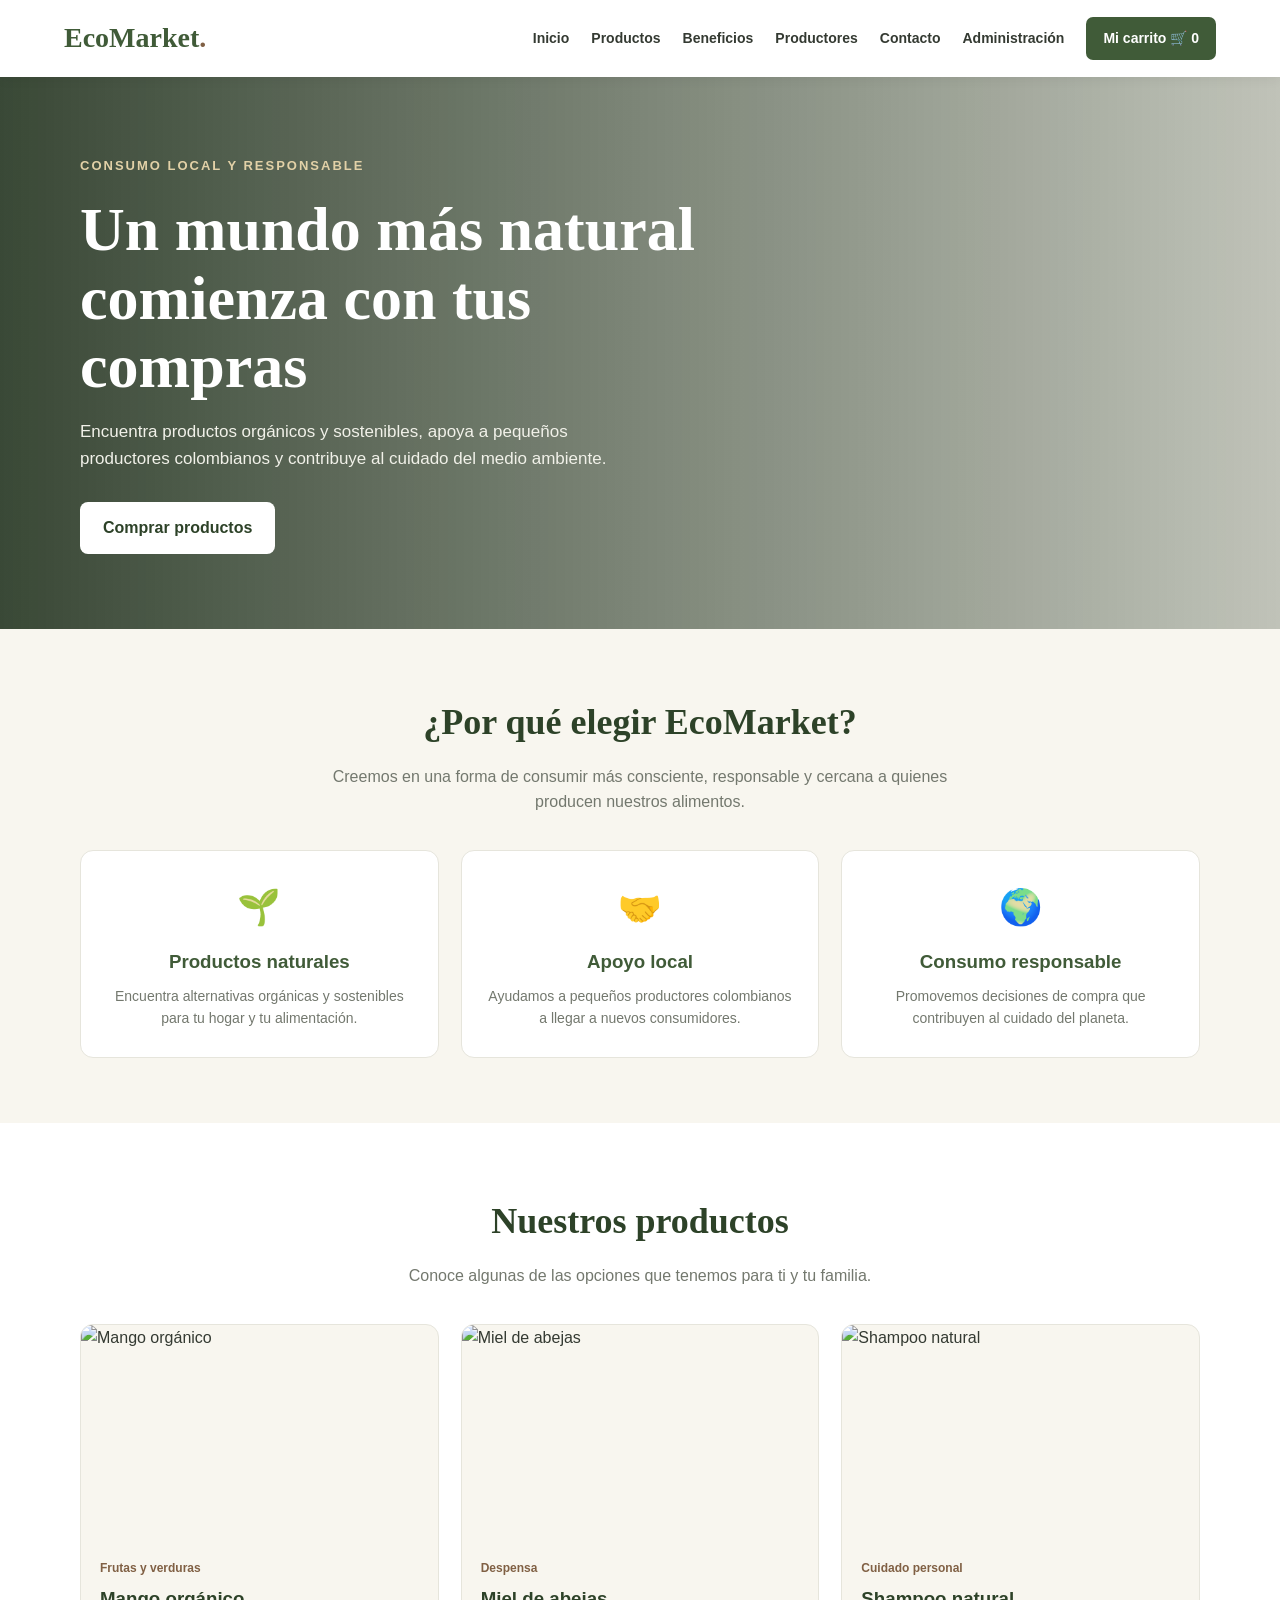
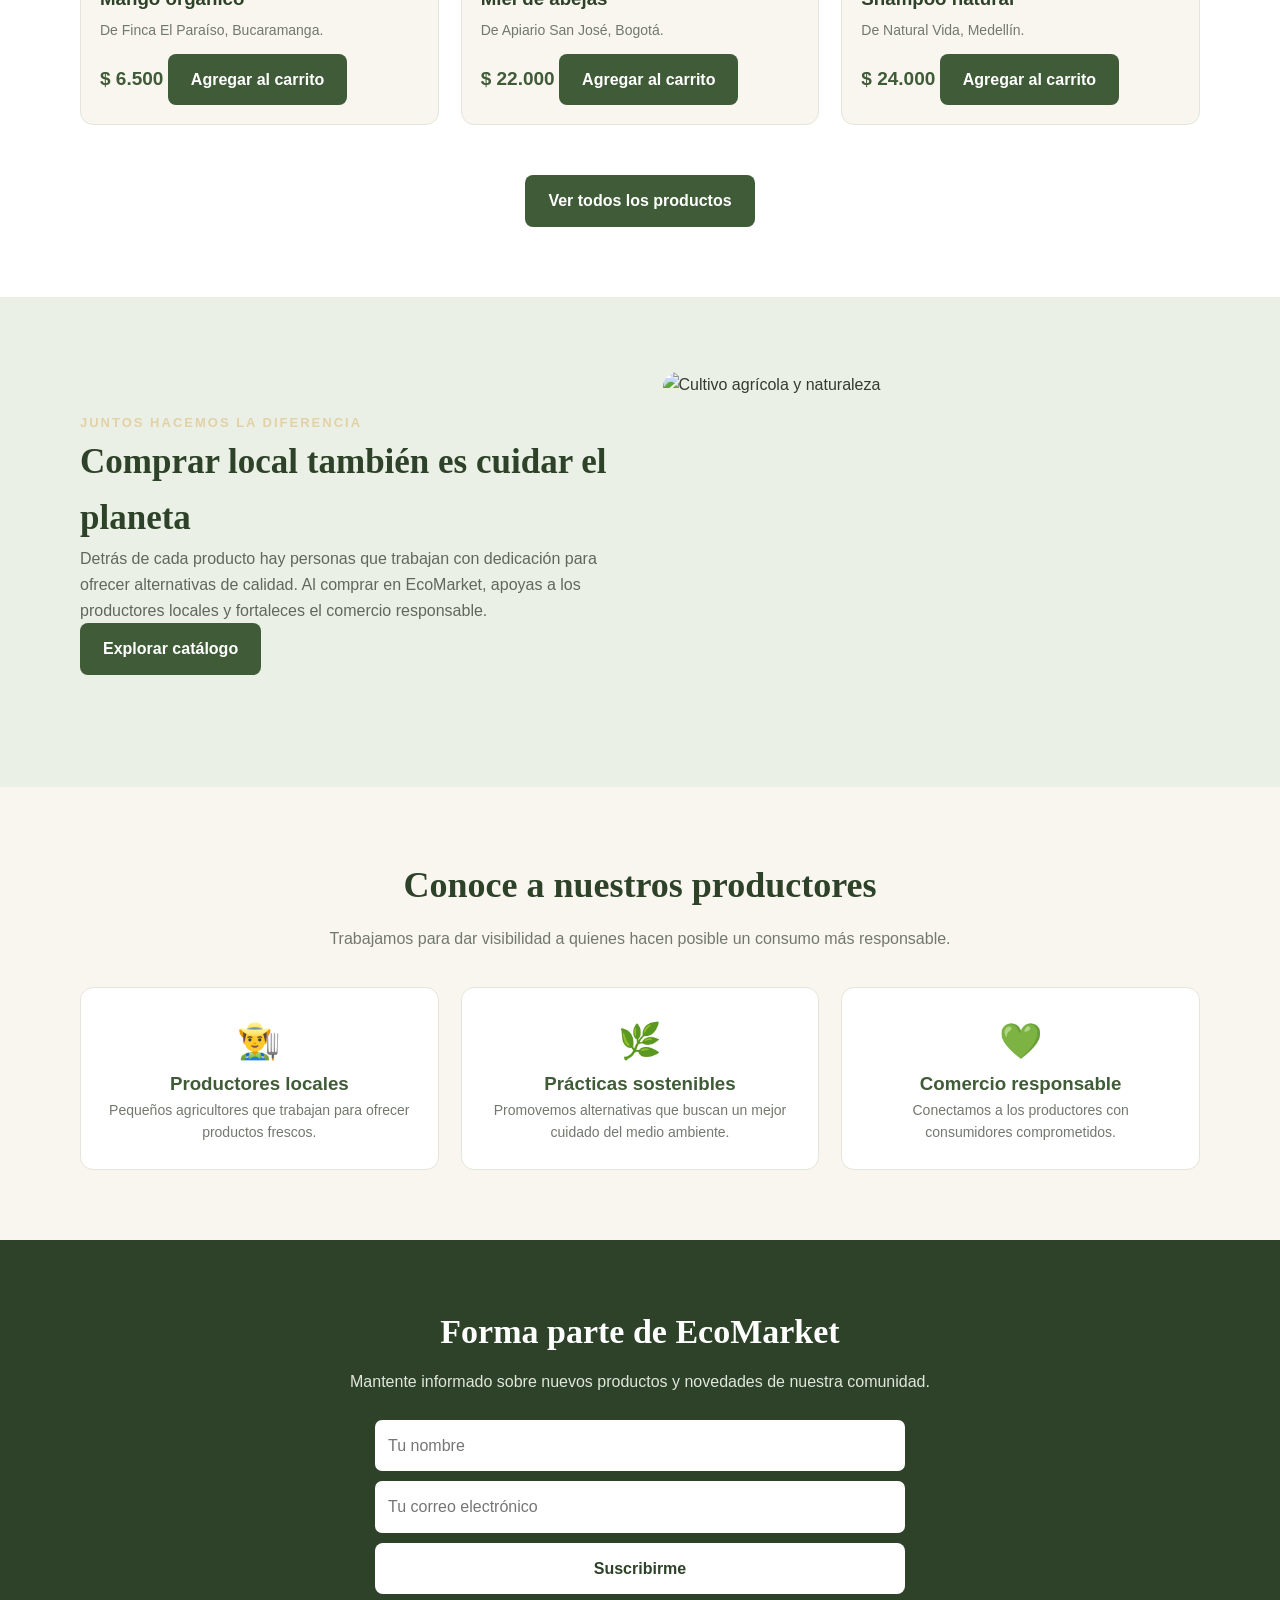
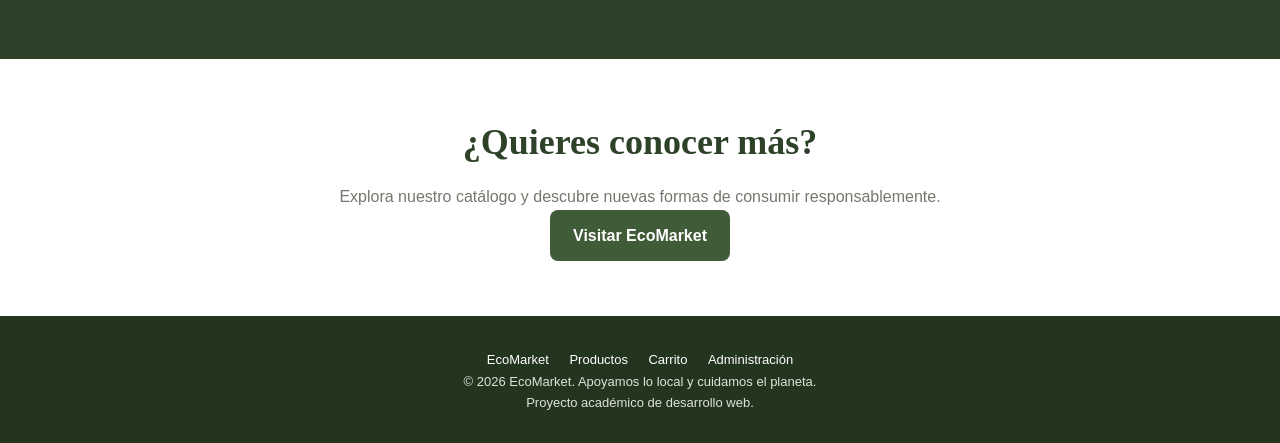
==== commit 091a10c5: "tienda: asociar productos e integrar carrito lateral Co-authored-by: Copilot <223556219+Copilot@user" ====
--- a/index.html
+++ b/index.html
@@ -10,6 +10,7 @@
     <title>EcoMarket | Consumo local y sostenible</title>
 
     <link rel="stylesheet" href="styles.css">
+    <script src="tienda.js" defer></script>
 
     <style>
         /* ESTILOS PRINCIPALES DE LA PÁGINA */
@@ -257,6 +258,18 @@
             font-size: 14px;
         }
 
+        .eco-producto-info .eco-producto-precio {
+            color: var(--eco-verde);
+            font-size: 19px;
+            font-weight: bold;
+        }
+
+        .eco-producto-info button {
+            border: 0;
+            cursor: pointer;
+            margin-top: 12px;
+        }
+
         .eco-producto-categoria {
             color: var(--eco-marron);
             font-size: 12px;
@@ -397,6 +410,142 @@
             font-size: 13px;
         }
 
+        /* CARRITO LATERAL */
+
+        .eco-carrito-overlay {
+            position: fixed;
+            inset: 0;
+            z-index: 300;
+            background: rgba(25, 32, 23, 0.48);
+        }
+
+        .eco-carrito-panel {
+            position: absolute;
+            inset: 0 0 0 auto;
+            display: flex;
+            flex-direction: column;
+            width: min(440px, 100%);
+            height: 100%;
+            padding: 25px;
+            background: white;
+            box-shadow: -8px 0 30px rgba(0, 0, 0, 0.15);
+            overflow-y: auto;
+        }
+
+        .eco-carrito-cabecera {
+            display: flex;
+            justify-content: space-between;
+            align-items: center;
+            gap: 15px;
+            padding-bottom: 18px;
+            border-bottom: 1px solid #e6e5dc;
+        }
+
+        .eco-carrito-cabecera h2 {
+            color: var(--eco-verde-oscuro);
+            font-family: Georgia, serif;
+        }
+
+        .eco-carrito-cerrar {
+            width: 40px;
+            height: 40px;
+            border: 0;
+            border-radius: 50%;
+            background: var(--eco-verde-claro);
+            color: var(--eco-verde-oscuro);
+            font-size: 24px;
+            cursor: pointer;
+        }
+
+        .eco-carrito-items {
+            flex: 1;
+            overflow-y: auto;
+        }
+
+        .eco-carrito-item {
+            display: grid;
+            grid-template-columns: 76px 1fr;
+            gap: 14px;
+            padding: 18px 0;
+            border-bottom: 1px solid #e6e5dc;
+        }
+
+        .eco-carrito-item img {
+            width: 76px;
+            height: 76px;
+            border-radius: 9px;
+            object-fit: cover;
+        }
+
+        .eco-carrito-item h3 {
+            color: var(--eco-verde-oscuro);
+            font-size: 15px;
+        }
+
+        .eco-carrito-item p {
+            color: #73786e;
+            font-size: 13px;
+        }
+
+        .eco-carrito-item-acciones {
+            display: flex;
+            align-items: center;
+            gap: 9px;
+            margin-top: 7px;
+        }
+
+        .eco-carrito-item-acciones button {
+            min-width: 28px;
+            min-height: 28px;
+            border: 1px solid #e6e5dc;
+            border-radius: 6px;
+            background: var(--eco-crema);
+            cursor: pointer;
+        }
+
+        .eco-carrito-item-acciones .eco-carrito-eliminar {
+            border: 0;
+            background: transparent;
+            color: #a33b32;
+        }
+
+        .eco-carrito-pie {
+            padding-top: 18px;
+            border-top: 1px solid #e6e5dc;
+        }
+
+        .eco-carrito-total {
+            display: flex;
+            justify-content: space-between;
+            margin-bottom: 15px;
+            color: var(--eco-verde-oscuro);
+            font-size: 18px;
+        }
+
+        .eco-carrito-pie .eco-boton {
+            display: block;
+            text-align: center;
+        }
+
+        .eco-carrito-ver-todo {
+            display: block;
+            margin-top: 12px;
+            color: var(--eco-verde);
+            font-size: 14px;
+            font-weight: bold;
+            text-align: center;
+        }
+
+        .eco-carrito-vacio {
+            padding: 30px 5px;
+            color: #73786e;
+            text-align: center;
+        }
+
+        [hidden] {
+            display: none !important;
+        }
+
         /* ADAPTACIÓN A TABLET Y CELULAR */
 
         @media (max-width: 850px) {
@@ -454,7 +603,7 @@
     </style>
 </head>
 
-<body>
+<body data-page="inicio">
 
     <!-- ENCABEZADO Y MENÚ -->
 
@@ -471,7 +620,9 @@
             <a href="#productores">Productores</a>
             <a href="#contacto">Contacto</a>
             <a href="dashboard.html">Administración</a>
-            <a href="carrito.html" class="eco-nav-boton">Mi carrito 🛒</a>
+            <a href="carrito.html" class="eco-nav-boton" data-abrir-carrito aria-expanded="false">
+                Mi carrito 🛒 <span id="contador-carrito">0</span>
+            </a>
         </nav>
 
     </header>
@@ -563,65 +714,8 @@
                     para ti y tu familia.
                 </p>
 
-                <div class="eco-productos-grid">
-
-                    <article class="eco-producto">
-                        <img
-                            src="https://images.unsplash.com/photo-1546094096-0df4bcaaa337?w=700"
-                            alt="Tomates frescos"
-                            loading="lazy"
-                        >
-
-                        <div class="eco-producto-info">
-                            <span class="eco-producto-categoria">
-                                FRUTAS Y VERDURAS
-                            </span>
-                            <h3>Productos frescos</h3>
-                            <p>
-                                Frutas y verduras seleccionadas
-                                de productores locales.
-                            </p>
-                        </div>
-                    </article>
-
-                    <article class="eco-producto">
-                        <img
-                            src="https://images.unsplash.com/photo-1509440159596-0249088772ff?w=700"
-                            alt="Productos de despensa"
-                            loading="lazy"
-                        >
-
-                        <div class="eco-producto-info">
-                            <span class="eco-producto-categoria">
-                                DESPENSA
-                            </span>
-                            <h3>Alimentos naturales</h3>
-                            <p>
-                                Opciones para complementar
-                                tu alimentación diaria.
-                            </p>
-                        </div>
-                    </article>
-
-                    <article class="eco-producto">
-                        <img
-                            src="https://images.unsplash.com/photo-1608248543803-ba4f8c70ae0b?w=700"
-                            alt="Productos de cuidado personal"
-                            loading="lazy"
-                        >
-
-                        <div class="eco-producto-info">
-                            <span class="eco-producto-categoria">
-                                CUIDADO PERSONAL
-                            </span>
-                            <h3>Cuidado sostenible</h3>
-                            <p>
-                                Alternativas para cuidar de ti
-                                y reducir el impacto ambiental.
-                            </p>
-                        </div>
-                    </article>
-
+                <div class="eco-productos-grid" id="productos-destacados">
+                    <p class="eco-descripcion">Cargando productos...</p>
                 </div>
 
                 <a href="catalogo.html" class="eco-boton eco-ver-catalogo">
